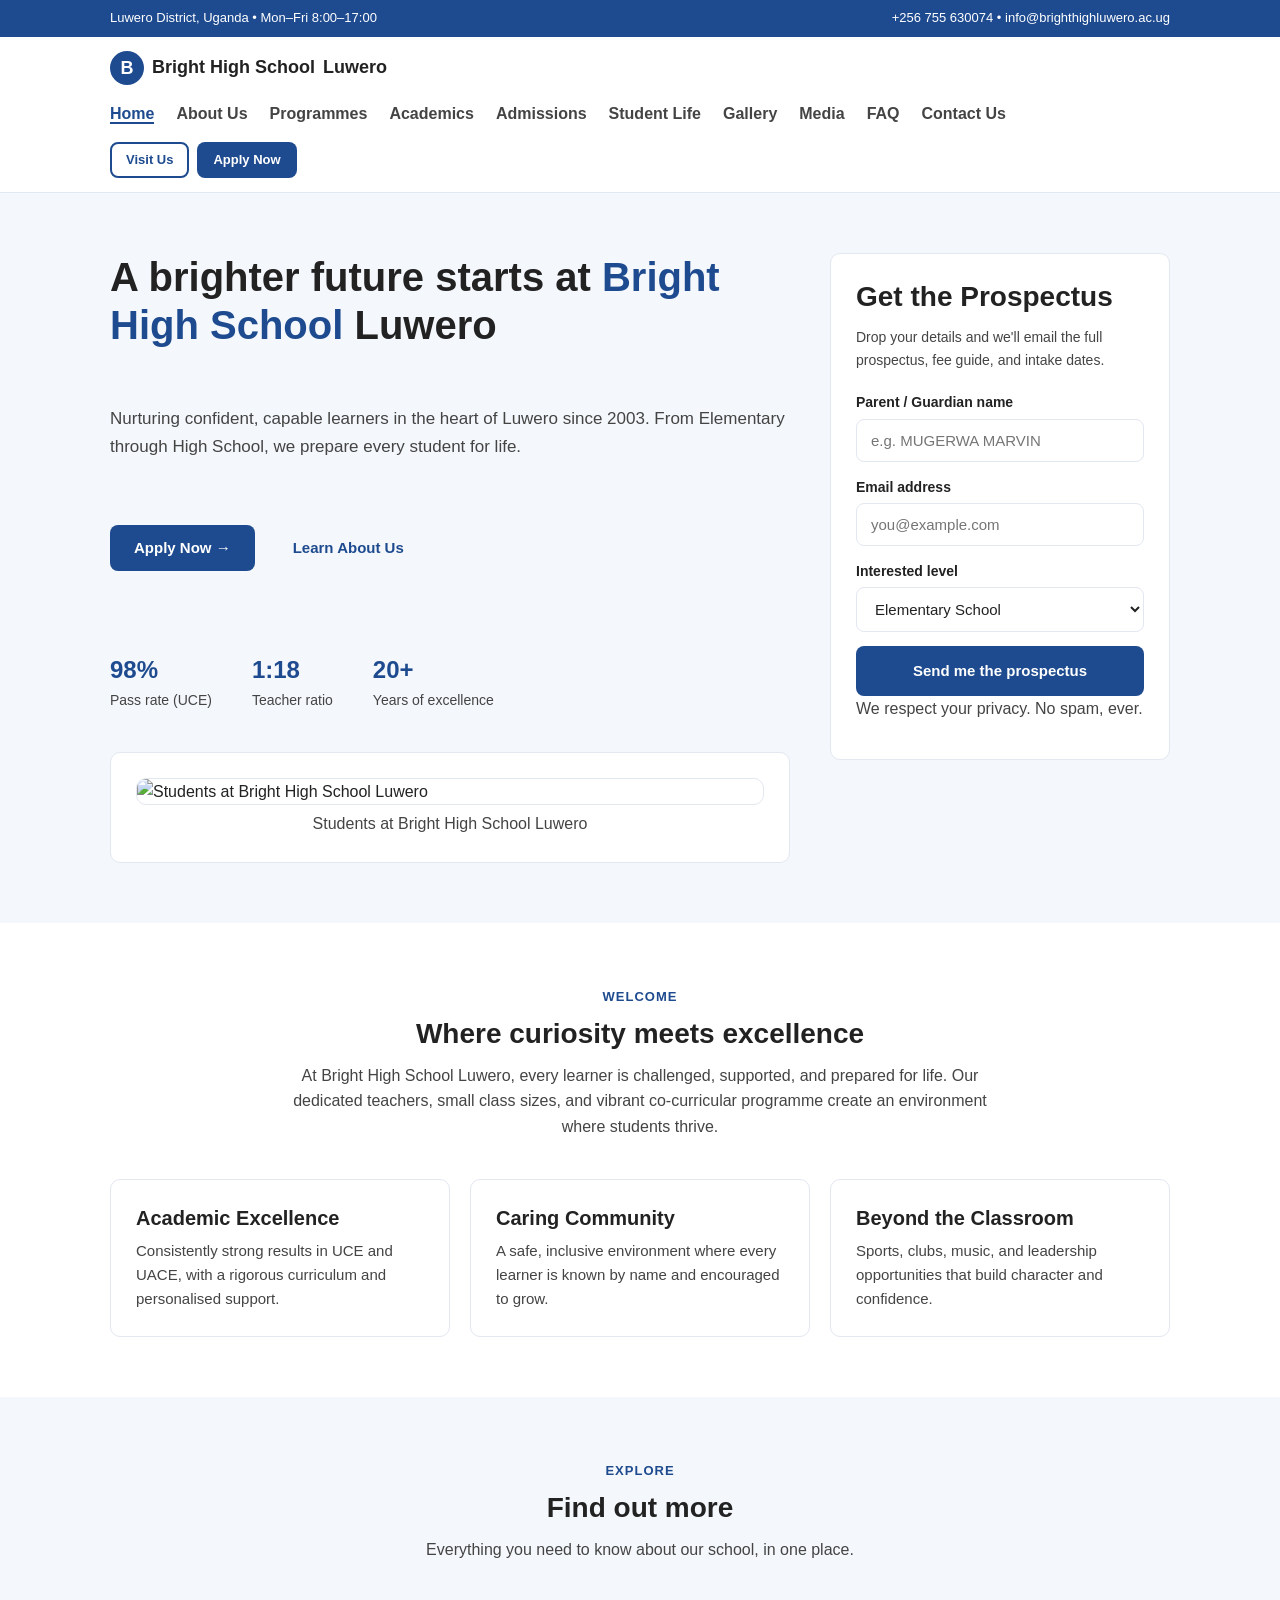
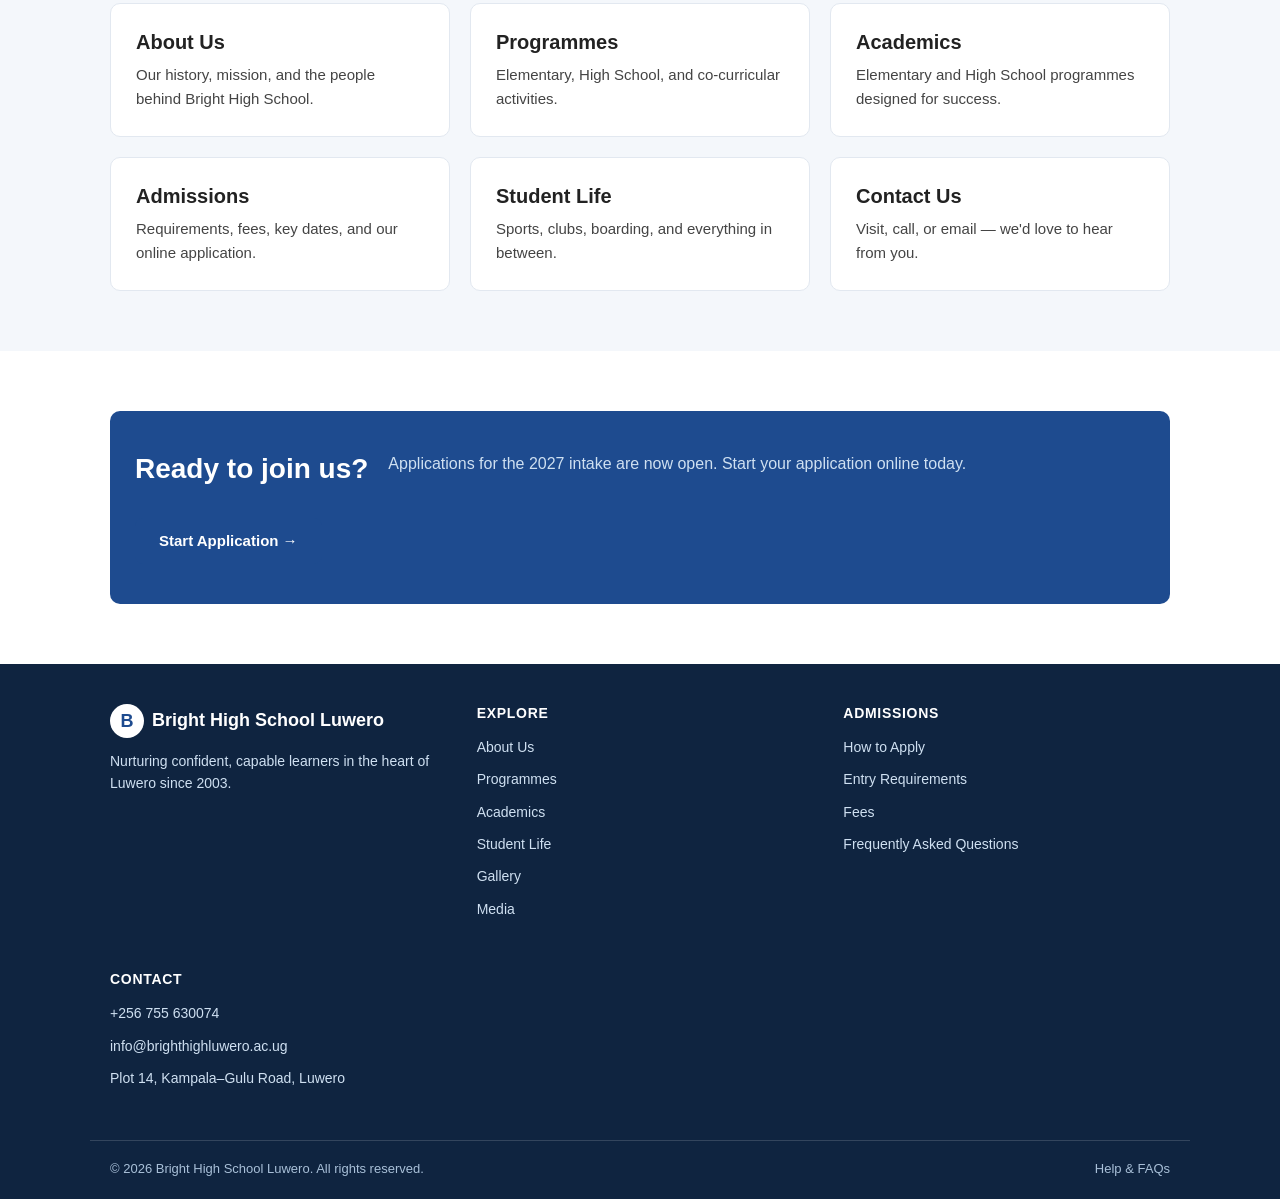
==== index.html @ 161c46fe "Add files via upload" ====
<!DOCTYPE html>
<html lang="en">
<head>
  <meta charset="UTF-8">
  <meta name="viewport" content="width=device-width, initial-scale=1.0">
  <title>Bright High School Luwero — Home</title>
  <meta name="description" content="Bright High School Luwero — nurturing confident, capable learners since 2003.">
  <link rel="stylesheet" href="css/style.css">
</head>
<body>
  <a class="skip-link" href="#main">Skip to main content</a>

  <!-- ===== TOP BAR ===== -->
  <div class="topbar">
    <div class="container">
      <span>Luwero District, Uganda • Mon–Fri 8:00–17:00</span>
      <span>
        <a href="tel:+256755630074">+256 755 630074</a> •
        <a href="mailto:info@brighthighluwero.ac.ug">info@brighthighluwero.ac.ug</a>
      </span>
    </div>
  </div>

  <!-- ===== HEADER & NAVIGATION ===== -->
  <header class="site-header">
    <div class="container nav">
      <a class="brand" href="index.html">
        <span class="brand__mark">B</span>
        Bright High School
        <span>Luwero</span>
      </a>
      <nav aria-label="Main navigation">
        <ul class="nav__links">
          <li><a href="index.html" aria-current="page">Home</a></li>
          <li><a href="about.html">About Us</a></li>
          <li><a href="services.html">Programmes</a></li>
          <li><a href="academics.html">Academics</a></li>
          <li><a href="admissions.html">Admissions</a></li>
          <li><a href="student-life.html">Student Life</a></li>
          <li><a href="gallery.html">Gallery</a></li>
          <li><a href="media.html">Media</a></li>
          <li><a href="faq.html">FAQ</a></li>
          <li><a href="contact.html">Contact Us</a></li>
        </ul>
      </nav>
      <div class="nav__cta">
        <a class="btn btn--outline btn--sm" href="contact.html">Visit Us</a>
        <a class="btn btn--primary btn--sm" href="admissions.html">Apply Now</a>
      </div>
    </div>
  </header>

  <main id="main">
    <!-- ===== HERO SECTION ===== -->
    <section class="hero">
      <div class="container">
        <h1>
          A brighter future starts at
          <span class="accent">Bright High School</span> Luwero
        </h1>
        <p class="lead">
          Nurturing confident, capable learners in the heart of Luwero since 2003.
          From Elementary through High School, we prepare every student for life.
        </p>
        <div class="hero__actions">
          <a class="btn btn--primary" href="admissions.html">Apply Now →</a>
          <a class="btn btn--ghost" href="about.html">Learn About Us</a>
        </div>
        <div class="hero__stats">
          <div><b>98%</b><span>Pass rate (UCE)</span></div>
          <div><b>1:18</b><span>Teacher ratio</span></div>
          <div><b>20+</b><span>Years of excellence</span></div>
        </div>

        <figure class="card">
          <img class="card__img" src="images/A1 (7).jpeg" alt="Students at Bright High School Luwero">
          <figcaption class="card__caption">Students at Bright High School Luwero</figcaption>
        </figure>

        <aside class="hero__card">
          <h2>Get the Prospectus</h2>
          <p class="muted">
            Drop your details and we'll email the full prospectus,
            fee guide, and intake dates.
          </p>
          <form class="mini-form" action="#" method="post">
            <div>
              <label for="name">Parent / Guardian name</label>
              <input id="name" name="name" type="text"
                     placeholder="e.g. MUGERWA MARVIN" required>
            </div>
            <div>
              <label for="email">Email address</label>
              <input id="email" name="email" type="email"
                     placeholder="you@example.com" required>
            </div>
            <div>
              <label for="level">Interested level</label>
              <select id="level" name="level">
                <option>Elementary School</option>
                <option>High School (Day)</option>
                <option>High School (Boarding)</option>
              </select>
            </div>
            <button class="btn btn--primary" type="submit">Send me the prospectus</button>
            <p class="fine">We respect your privacy. No spam, ever.</p>
          </form>
        </aside>
      </div>
    </section>

    <!-- ===== WELCOME SECTION ===== -->
    <section class="block">
      <div class="container">
        <div class="section-head">
          <span class="kicker">Welcome</span>
          <h2>Where curiosity meets excellence</h2>
          <p>
            At Bright High School Luwero, every learner is challenged, supported,
            and prepared for life. Our dedicated teachers, small class sizes,
            and vibrant co-curricular programme create an environment where
            students thrive.
          </p>
        </div>
        <div class="card-grid">
          <article class="card">
            <h3>Academic Excellence</h3>
            <p>Consistently strong results in UCE and UACE, with a rigorous curriculum and personalised support.</p>
          </article>
          <article class="card">
            <h3>Caring Community</h3>
            <p>A safe, inclusive environment where every learner is known by name and encouraged to grow.</p>
          </article>
          <article class="card">
            <h3>Beyond the Classroom</h3>
            <p>Sports, clubs, music, and leadership opportunities that build character and confidence.</p>
          </article>
        </div>
      </div>
    </section>

    <!-- ===== EXPLORE LINKS ===== -->
    <section class="block bg-soft">
      <div class="container">
        <div class="section-head">
          <span class="kicker">Explore</span>
          <h2>Find out more</h2>
          <p>Everything you need to know about our school, in one place.</p>
        </div>
        <div class="card-grid">
          <a class="card" href="about.html">
            <h3>About Us</h3>
            <p>Our history, mission, and the people behind Bright High School.</p>
          </a>
          <a class="card" href="services.html">
            <h3>Programmes</h3>
            <p>Elementary, High School, and co-curricular activities.</p>
          </a>
          <a class="card" href="academics.html">
            <h3>Academics</h3>
            <p>Elementary and High School programmes designed for success.</p>
          </a>
          <a class="card" href="admissions.html">
            <h3>Admissions</h3>
            <p>Requirements, fees, key dates, and our online application.</p>
          </a>
          <a class="card" href="student-life.html">
            <h3>Student Life</h3>
            <p>Sports, clubs, boarding, and everything in between.</p>
          </a>
          <a class="card" href="contact.html">
            <h3>Contact Us</h3>
            <p>Visit, call, or email — we'd love to hear from you.</p>
          </a>
        </div>
      </div>
    </section>

    <!-- ===== CALL TO ACTION ===== -->
    <section class="block">
      <div class="container">
        <div class="apply-wrap text-center">
          <h2>Ready to join us?</h2>
          <p>Applications for the 2027 intake are now open. Start your application online today.</p>
          <a class="btn btn--primary" href="admissions.html">Start Application →</a>
        </div>
      </div>
    </section>
  </main>

  <!-- ===== FOOTER ===== -->
  <footer class="site-footer">
    <div class="container">
      <div>
        <a class="brand" href="index.html">
          <span class="brand__mark">B</span>
          Bright High School Luwero
        </a>
        <p>Nurturing confident, capable learners in the heart of Luwero since 2003.</p>
      </div>
      <div>
        <h3>Explore</h3>
        <ul>
          <li><a href="about.html">About Us</a></li>
          <li><a href="services.html">Programmes</a></li>
          <li><a href="academics.html">Academics</a></li>
          <li><a href="student-life.html">Student Life</a></li>
          <li><a href="gallery.html">Gallery</a></li>
          <li><a href="media.html">Media</a></li>
        </ul>
      </div>
      <div>
        <h3>Admissions</h3>
        <ul>
          <li><a href="admissions.html#steps">How to Apply</a></li>
          <li><a href="admissions.html#requirements">Entry Requirements</a></li>
          <li><a href="admissions.html#fees">Fees</a></li>
          <li><a href="faq.html">Frequently Asked Questions</a></li>
        </ul>
      </div>
      <div>
        <h3>Contact</h3>
        <ul>
          <li><a href="tel:+256755630074">+256 755 630074</a></li>
          <li><a href="mailto:info@brighthighluwero.ac.ug">info@brighthighluwero.ac.ug</a></li>
          <li>Plot 14, Kampala–Gulu Road, Luwero</li>
        </ul>
      </div>
    </div>
    <div class="container foot-bottom">
      <span>© 2026 Bright High School Luwero. All rights reserved.</span>
      <span><a href="faq.html">Help &amp; FAQs</a></span>
    </div>
  </footer>
</body>
</html>
---- css/style.css ----
/* =========================================================
   Bright High School Luwero — style.css
   ========================================================= */

:root {
  --primary:       #1e4b8f;
  --primary-dark:  #143463;
  --primary-soft:  #cfe0f1;
  --ink:           #222222;
  --ink-soft:      #444444;
  --ink-muted:     #555555;
  --bg-soft:       #f4f7fb;
  --border:        #e2e8f0;
  --focus:         #111827;
  --white:         #ffffff;
  --link-visited:  #5b21b6;
  --link-active:   #7c2d12;
  --danger:        #b91c1c;
  --danger-bg:     #fef2f2;
  --success:       #15803d;

  --sp-1: 8px; --sp-2: 14px; --sp-3: 20px; --sp-4: 25px;
  --sp-5: 40px; --sp-6: 60px;
}

* { margin: 0; padding: 0; box-sizing: border-box; }
html { scroll-behavior: smooth; }
html, body { max-width: 100%; }
body {
  font-family: Arial, Helvetica, sans-serif;
  font-size: 16px;
  color: var(--ink);
  line-height: 1.6;
  background: var(--white);
  overflow-x: hidden;
}
img, video, iframe, svg { max-width: 100%; height: auto; display: block; }
img { overflow-wrap: anywhere; }
p, li, td, th, h1, h2, h3, h4 { overflow-wrap: break-word; }
ul { list-style: none; }

h1 { font-size: 40px; margin-bottom: 16px; line-height: 1.2; }
h2 { font-size: 28px; margin-bottom: 12px; line-height: 1.25; }
h3 { font-size: 20px; margin-bottom:  8px; line-height: 1.3; }
h4 { font-size: 16px; margin-bottom:  8px; line-height: 1.4; }
p  { color: var(--ink-soft); margin-bottom: 12px; }

a { color: inherit; text-decoration: none; }
main a:link:not(.btn):not(.card)    { color: var(--primary); text-decoration: underline; text-underline-offset: 2px; }
main a:visited:not(.btn):not(.card) { color: var(--link-visited); text-decoration: underline; text-underline-offset: 2px; }
main a:hover:not(.btn):not(.card)   { color: var(--primary-dark); }
main a:active:not(.btn):not(.card)  { color: var(--link-active); }
main a[href^="http"]:not([href*="brighthighluwero.ac.ug"])::after {
  content: " \2197"; font-size: 0.85em; margin-left: 2px; color: var(--ink-muted);
}
main a.btn, main a.btn:link, main a.btn:visited,
main a.btn:hover, main a.btn:active,
main a.card, main a.card:link, main a.card:visited,
main a.card:hover, main a.card:active { text-decoration: none; }

a:focus-visible, button:focus-visible,
input:focus-visible, select:focus-visible, textarea:focus-visible,
summary:focus-visible, .btn:focus-visible, .card:focus-visible {
  outline: 3px solid var(--focus);
  outline-offset: 3px;
  border-radius: 4px;
}

.skip-link {
  position: absolute; left: 1rem; top: -100px;
  background: var(--white); color: var(--ink);
  padding: 12px 16px; border: 2px solid var(--ink);
  border-radius: 6px; font-weight: bold; z-index: 1000;
  transition: top 0.2s ease-in-out;
}
.skip-link:focus { top: 1rem; }

a, .btn, .card, .nav__links a,
.site-footer ul a, input, select, textarea, .skip-link {
  transition:
    background-color 0.2s ease,
    color 0.2s ease,
    border-color 0.2s ease,
    box-shadow 0.2s ease,
    transform 0.2s ease;
}

.card:hover { transform: translateY(-2px); box-shadow: 0 6px 16px rgba(15, 36, 64, 0.08); }

@keyframes fadeInUp {
  from { opacity: 0; transform: translateY(14px); }
  to   { opacity: 1; transform: translateY(0);    }
}
.hero h1              { animation: fadeInUp 0.55s ease-out both; }
.hero .lead           { animation: fadeInUp 0.55s ease-out 0.08s both; }
.hero__actions        { animation: fadeInUp 0.55s ease-out 0.16s both; }
.hero__stats          { animation: fadeInUp 0.55s ease-out 0.24s both; }

@media (prefers-reduced-motion: reduce) {
  *, *::before, *::after {
    animation-duration: 0.001ms !important;
    animation-iteration-count: 1 !important;
    transition-duration: 0.001ms !important;
    scroll-behavior: auto !important;
  }
  .card:hover { transform: none; box-shadow: none; }
}

.container { max-width: 1100px; margin: 0 auto; padding: 0 var(--sp-3); width: 100%; }
.container--wide { max-width: 1200px; margin: 0 auto; padding: 0 var(--sp-3); }
.text-center { text-align: center; }

.quicknav { background: var(--bg-soft); padding: var(--sp-2) 0; border-bottom: 1px solid var(--border); }
.quicknav .container { display: flex; justify-content: space-between; flex-wrap: wrap; gap: var(--sp-1); font-weight: bold; }
.quicknav a:hover, .quicknav a:focus-visible { text-decoration: underline; }

.card { display: block; background: var(--white); border: 1px solid var(--border); border-radius: 10px; padding: var(--sp-4); color: inherit; min-width: 0; }
.card:hover { border-color: var(--primary); }
.card p { font-size: 15px; margin-bottom: 0; }
.card__img { display: block; width: 100%; height: auto; border-radius: 10px; background: var(--white); border: 1px solid var(--border); }
.card__caption { font-size: 1rem; color: var(--ink-soft); margin-top: 6px; text-align: center; }

.block .container > div, .card-grid { display: flex; flex-wrap: wrap; gap: var(--sp-3); }
.block .container > div > .card, .card-grid > .card { flex: 1 1 calc(33.33% - 14px); min-width: 240px; }
.block .container > div.section-head, .section-head { display: block; flex: none; text-align: center; max-width: 700px; margin: 0 auto var(--sp-5); }

.gallery-grid { display: grid; grid-template-columns: repeat(auto-fill, minmax(240px, 1fr)); gap: var(--sp-3); }
.gallery-grid > .card { flex: none; width: auto; }
.gallery-grid .card__img { aspect-ratio: 4 / 3; object-fit: cover; }

.topbar { background: var(--primary); color: var(--white); font-size: 13px; padding: var(--sp-1) 0; }
.topbar .container { display: flex; justify-content: space-between; flex-wrap: wrap; gap: var(--sp-1); }
.topbar a { color: var(--white); }
.topbar a:hover, .topbar a:focus-visible { text-decoration: underline; }

.site-header { background: var(--white); border-bottom: 1px solid var(--border); padding: var(--sp-2) 0; }
.nav { display: flex; align-items: center; justify-content: space-between; flex-wrap: wrap; gap: 16px; }
.brand { display: flex; align-items: center; gap: var(--sp-1); font-size: 18px; font-weight: bold; color: var(--ink); }
.brand__mark { display: inline-block; width: 34px; height: 34px; line-height: 34px; text-align: center; border-radius: 50%; background: var(--primary); color: var(--white); }
.nav__links { display: flex; flex-wrap: wrap; gap: 22px; }
.nav__links a { color: var(--ink-soft); font-weight: bold; }
.nav__links a:hover, .nav__links a:focus-visible { color: var(--primary); }
.nav__links a[aria-current="page"] { color: var(--primary); border-bottom: 2px solid var(--primary); }
.nav__cta { display: flex; gap: var(--sp-1); }

.btn { display: inline-block; padding: 12px 22px; border-radius: 8px; font-weight: bold; font-size: 15px; border: 2px solid transparent; line-height: 1.2; min-height: 44px; }
.btn--primary { background: var(--primary); color: var(--white); }
.btn--primary:hover { background: var(--primary-dark); }
.btn--outline { color: var(--primary); border-color: var(--primary); background: var(--white); }
.btn--outline:hover { background: var(--primary); color: var(--white); }
.btn--ghost { color: var(--primary); background: transparent; }
.btn--ghost:hover { background: var(--bg-soft); }
.btn--sm { padding: 8px 14px; font-size: 13px; min-height: 36px; }

.hero { background: var(--bg-soft); padding: var(--sp-6) 0; }
.hero .container { display: grid; grid-template-columns: 2fr 1fr; gap: var(--sp-5); align-items: start; }
.hero .container > * { min-width: 0; }
.hero .container > h1, .hero .container > .lead, .hero .container > .hero__actions, .hero .container > .hero__stats, .hero .container > figure { grid-column: 1 / 2; }
.hero .container > .hero__card { grid-column: 2 / 3; grid-row: 1 / span 5; }
.hero .accent { color: var(--primary); }
.hero .lead { font-size: 17px; margin-bottom: var(--sp-4); }
.hero__actions { display: flex; gap: var(--sp-2); flex-wrap: wrap; margin-bottom: var(--sp-5); }
.hero__stats { display: flex; gap: var(--sp-5); flex-wrap: wrap; }
.hero__stats > div { display: flex; flex-direction: column; }
.hero__stats b { font-size: 24px; color: var(--primary); }
.hero__stats span { font-size: 14px; color: var(--ink-soft); }
.hero__card { background: var(--white); border: 1px solid var(--border); border-radius: 10px; padding: var(--sp-4); }
.hero__card .muted { color: var(--ink-soft); font-size: 14px; margin-bottom: var(--sp-3); }

.mini-form div { margin-bottom: var(--sp-2); }
.mini-form label { display: block; font-size: 14px; font-weight: bold; margin-bottom: 5px; color: var(--ink); }
.mini-form input, .mini-form select, .mini-form textarea { display: block; width: 100%; padding: 12px 14px; border-radius: 8px; border: 1px solid var(--border); font-size: 15px; font-family: inherit; color: var(--ink); background: var(--white); }
.mini-form input:hover, .mini-form select:hover, .mini-form textarea:hover { border-color: var(--primary); }
.mini-form input:focus, .mini-form select:focus, .mini-form textarea:focus { outline: none; border-color: var(--primary); box-shadow: 0 0 0 2px rgba(30, 75, 143, 0.2); }
.mini-form textarea { min-height: 100px; resize: vertical; }
.mini-form button { width: 100%; padding: 14px 0; border-radius: 8px; font-weight: bold; font-size: 15px; }
.mini-form fieldset { border: 1px solid var(--border); border-radius: 8px; padding: 16px 18px 8px; margin-bottom: 16px; min-width: 0; }
.mini-form legend { font-weight: bold; color: var(--primary); padding: 0 6px; }

.mini-form input:user-invalid, .mini-form select:user-invalid, .mini-form textarea:user-invalid { border-color: var(--danger); background: var(--danger-bg); }
.mini-form input:required:valid:not(:placeholder-shown), .mini-form select:required:valid, .mini-form textarea:required:valid { border-color: var(--success); }

.radio-group { border: none; padding: 0; margin: 0 0 14px 0; }
.radio-group legend { font-size: 14px; font-weight: bold; color: var(--ink); padding: 0; margin-bottom: 8px; }
.radio-group__options { display: flex; flex-wrap: wrap; gap: 16px; }
.radio-group__options label { display: inline-flex; align-items: center; gap: 6px; font-size: 14px; font-weight: normal; margin-bottom: 0; cursor: pointer; }
.radio-group input[type="radio"] { width: auto; margin: 0; accent-color: var(--primary); }

.card iframe { width: 100%; height: 300px; border: 1px solid var(--border); border-radius: 10px; display: block; }
video { border-radius: 10px; }

.contact-info { font-size: 16px; color: var(--ink-soft); margin-top: var(--sp-3); }
.contact-info a { color: var(--primary); font-weight: bold; }
.contact-info a:hover, .contact-info a:focus-visible { text-decoration: underline; }

.req-list { list-style: disc inside; padding-left: 0; }
.req-list li { margin-bottom: 6px; color: var(--ink-soft); font-size: 15px; }

.block { padding: var(--sp-6) 0; }
.bg-soft { background: var(--bg-soft); }
.kicker { display: inline-block; font-size: 13px; font-weight: bold; letter-spacing: 1px; text-transform: uppercase; color: var(--primary); margin-bottom: var(--sp-1); }
.page-banner { background: var(--primary); color: var(--white); padding: var(--sp-6) 0; text-align: center; }
.page-banner h1 { color: var(--white); margin-bottom: 12px; }
.page-banner p { color: var(--primary-soft); font-size: 16px; }
.page-banner a { color: var(--white); text-decoration: underline; }

.cta-band { background: var(--bg-soft); padding: var(--sp-5) 0; text-align: center; border-top: 1px solid var(--border); border-bottom: 1px solid var(--border); }
.cta-band h2 { color: var(--primary); }
.cta-band p { color: var(--ink-soft); margin-bottom: var(--sp-3); }
.cta-band .btn { margin: 4px; }

.apply-wrap { background: var(--primary); color: var(--white); border-radius: 10px; padding: var(--sp-5) var(--sp-4); text-align: center; }
.apply-wrap h2 { color: var(--white); }
.apply-wrap p { color: var(--primary-soft); margin-bottom: var(--sp-3); }

.staff-table { width: 100%; border-collapse: collapse; border-spacing: 0; margin: var(--sp-3) 0; font-size: 14px; }
.staff-table caption { caption-side: top; text-align: left; font-size: 18px; font-weight: bold; color: var(--primary); padding: 10px 12px 12px; }
.staff-table thead th { background: var(--primary); color: var(--white); text-align: left; font-weight: bold; padding: 12px var(--sp-2); font-size: 14px; text-transform: uppercase; letter-spacing: 0.03em; border-bottom: 2px solid var(--primary-dark); }
.staff-table tbody td, .staff-table tbody th { padding: 12px var(--sp-2); border-bottom: 1px solid var(--border); color: var(--ink-soft); font-size: 14px; vertical-align: top; }
.staff-table td[rowspan], .staff-table td[colspan], .staff-table th[rowspan], .staff-table th[colspan] { vertical-align: middle; }
.staff-table tbody tr:nth-child(even) { background: var(--bg-soft); }
.staff-table tbody tr:hover { background: #e8eef7; }
.staff-table tfoot th, .staff-table tfoot td { padding: 12px var(--sp-2); background: var(--bg-soft); font-weight: bold; color: var(--primary); font-size: 14px; border-top: 2px solid var(--primary); border-bottom: 2px solid var(--primary); }
.table-wrap, .staff-directory, .fee-table-wrap { overflow-x: auto; -webkit-overflow-scrolling: touch; max-width: 100%; }

.site-footer { background: #0f2440; color: var(--primary-soft); padding: var(--sp-5) 0 var(--sp-3); font-size: 14px; line-height: 1.6; }
.site-footer .container:first-child { display: flex; flex-wrap: wrap; gap: var(--sp-5); }
.site-footer .container:first-child > div { flex: 1 1 calc(25% - 24px); min-width: 180px; }
.site-footer .brand { display: inline-flex; align-items: center; gap: var(--sp-1); color: var(--white); font-size: 18px; font-weight: bold; margin-bottom: 12px; }
.site-footer .brand span { display: inline-block; width: 34px; height: 34px; line-height: 34px; text-align: center; border-radius: 50%; background: var(--white); color: var(--primary); font-weight: bold; }
.site-footer p { color: var(--primary-soft); font-size: 14px; margin: 0; }
.site-footer h3, .site-footer h4 { color: var(--white); font-size: 14px; font-weight: bold; text-transform: uppercase; letter-spacing: 0.05em; margin: 0 0 var(--sp-2); }
.site-footer ul { padding: 0; margin: 0; }
.site-footer ul li { margin-bottom: 10px; font-size: 14px; }
.site-footer ul a { color: var(--primary-soft); }
.site-footer ul a:hover, .site-footer ul a:focus-visible { color: var(--white); text-decoration: underline; }
.foot-bottom { display: flex; justify-content: space-between; flex-wrap: wrap; gap: var(--sp-1); margin-top: var(--sp-5); padding-top: 18px; border-top: 1px solid rgba(255, 255, 255, 0.15); font-size: 13px; color: #a9c0d8; }
.foot-bottom a { color: #a9c0d8; }
.foot-bottom a:hover, .foot-bottom a:focus-visible { color: var(--white); text-decoration: underline; }

@media (max-width: 900px) {
  h1 { font-size: 32px; }
  h2 { font-size: 24px; }
  .hero .container { grid-template-columns: 1fr; }
  .hero .container > .hero__card { grid-column: 1 / -1; grid-row: auto; }
  .block .container > div > .card, .card-grid > .card { flex: 1 1 calc(50% - 10px); }
  .nav__links { justify-content: flex-start; }
}

@media (max-width: 600px) {
  h1 { font-size: 26px; }
  h2 { font-size: 22px; }
  h3 { font-size: 18px; }
  .block { padding: var(--sp-5) 0; }
  .page-banner { padding: var(--sp-5) 0; }
  .block .container > div > .card, .card-grid > .card { flex: 1 1 100%; }
  .nav__links { gap: var(--sp-2); }
  .hero__actions .btn, .cta-band .btn { width: 100%; }
  .radio-group__options { gap: 10px; flex-direction: column; }
}

@media (max-width: 360px) {
  .container { padding: 0 14px; }
  .nav__links { gap: 10px; }
  .staff-table { font-size: 13px; }
  .staff-table thead th, .staff-table tbody td, .staff-table tbody th { padding: 8px; }
}
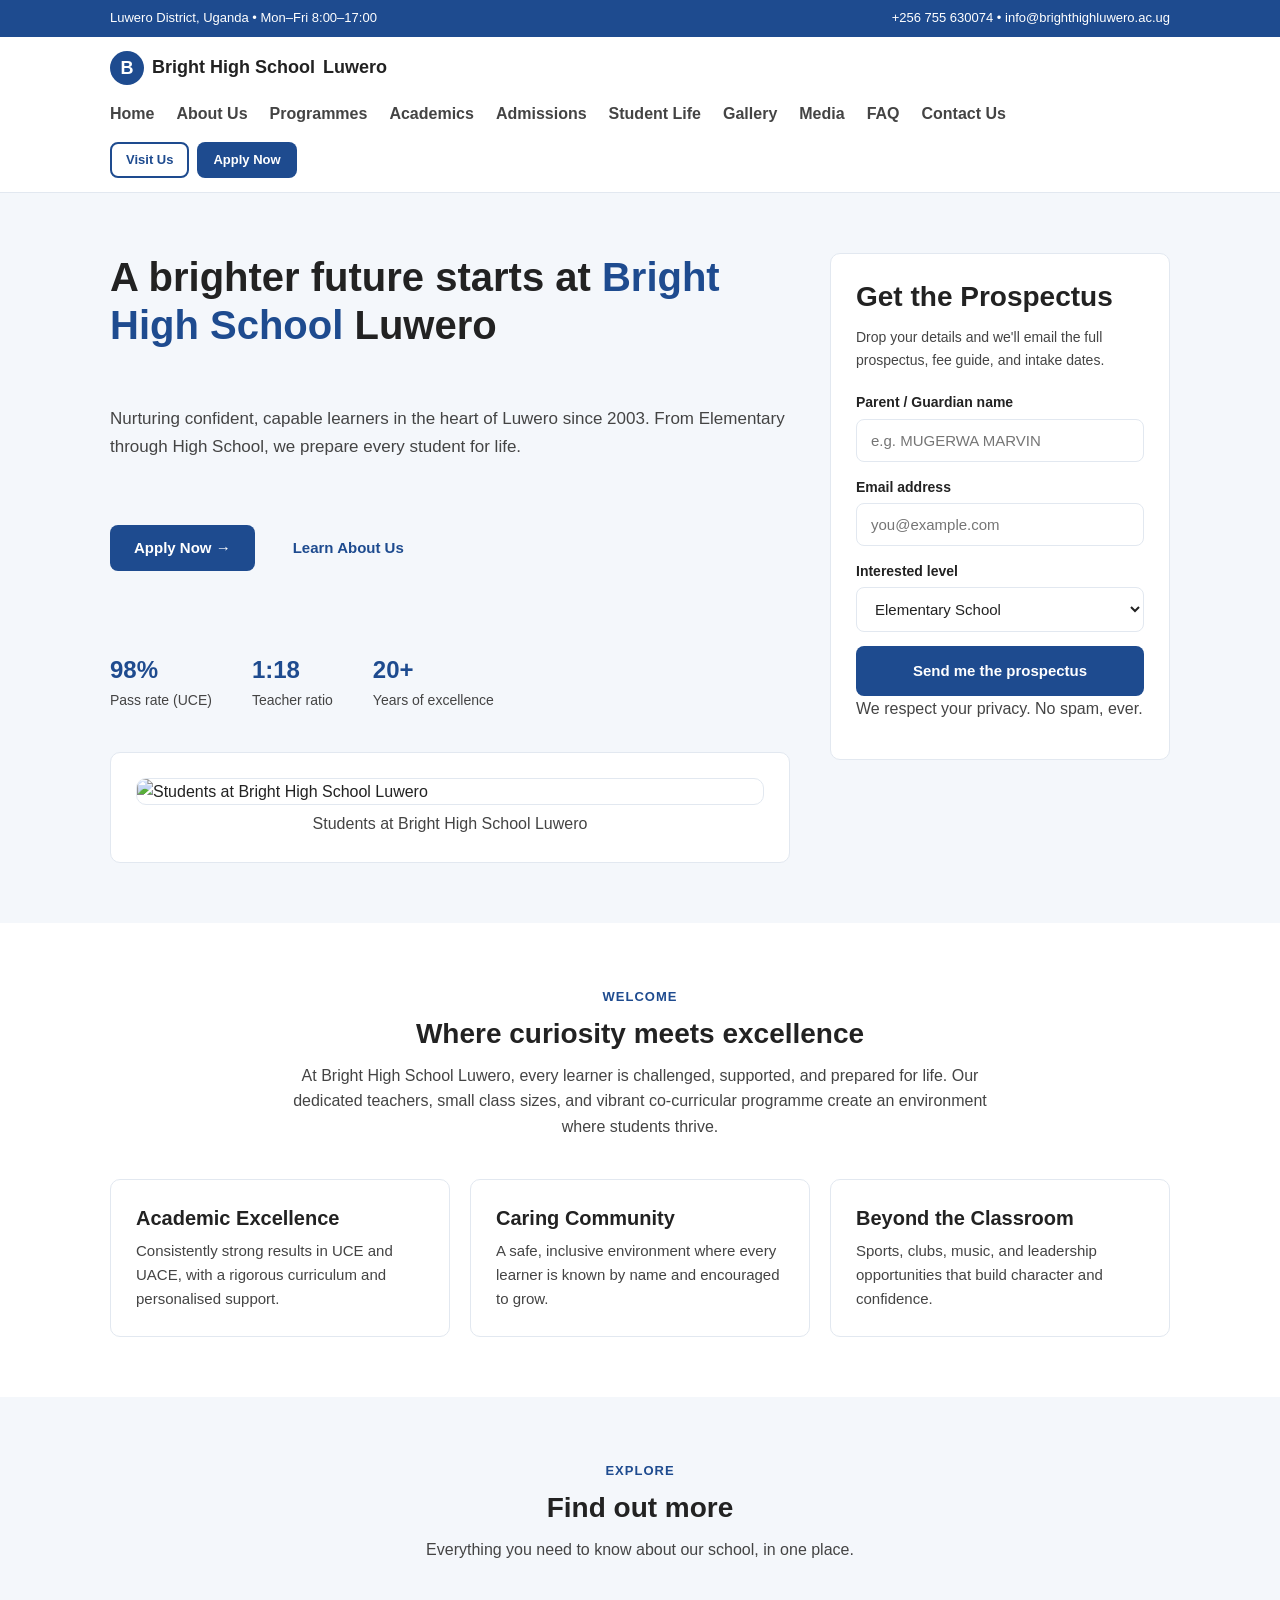
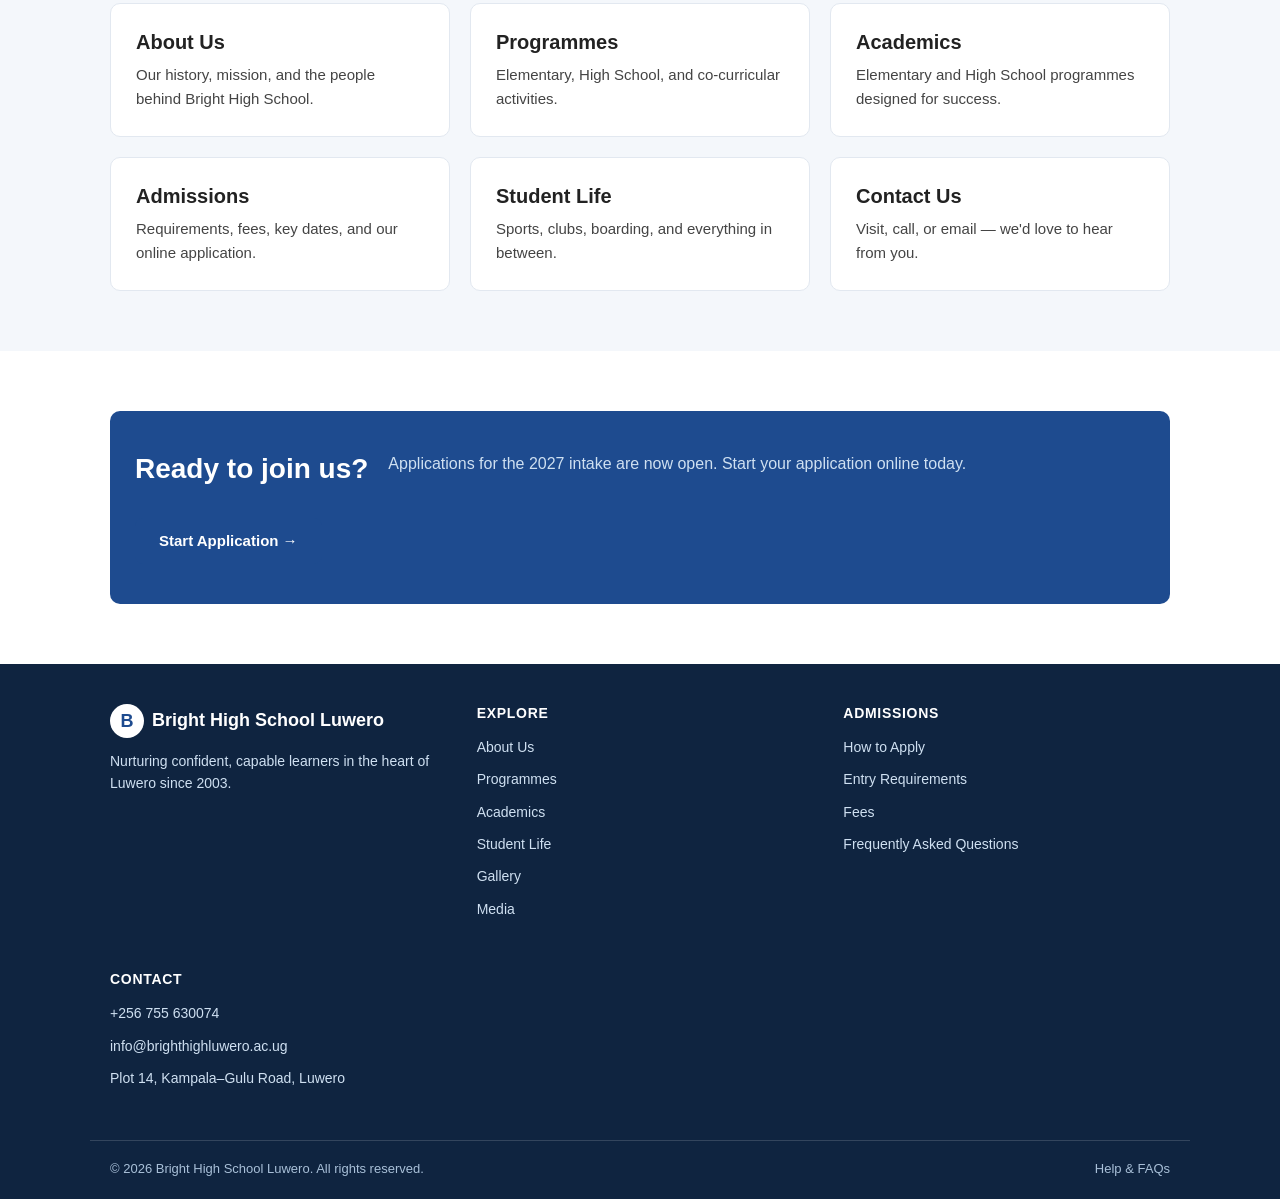
==== commit c4d90e0b: "Fix HTML formatting and restore content" ====
--- a/index.html
+++ b/index.html
@@ -10,7 +10,6 @@
 <body>
   <a class="skip-link" href="#main">Skip to main content</a>
 
-  <!-- ===== TOP BAR ===== -->
   <div class="topbar">
     <div class="container">
       <span>Luwero District, Uganda • Mon–Fri 8:00–17:00</span>
@@ -20,8 +19,7 @@
       </span>
     </div>
   </div>
-
-  <!-- ===== HEADER & NAVIGATION ===== -->
+  
   <header class="site-header">
     <div class="container nav">
       <a class="brand" href="index.html">
@@ -31,7 +29,7 @@
       </a>
       <nav aria-label="Main navigation">
         <ul class="nav__links">
-          <li><a href="index.html" aria-current="page">Home</a></li>
+          <li><a href="index.html">Home</a></li>
           <li><a href="about.html">About Us</a></li>
           <li><a href="services.html">Programmes</a></li>
           <li><a href="academics.html">Academics</a></li>
@@ -51,7 +49,7 @@
   </header>
 
   <main id="main">
-    <!-- ===== HERO SECTION ===== -->
+
     <section class="hero">
       <div class="container">
         <h1>
@@ -73,7 +71,7 @@
         </div>
 
         <figure class="card">
-          <img class="card__img" src="images/A1 (7).jpeg" alt="Students at Bright High School Luwero">
+          <img class="card__img" src="images/A1 - 7.jpeg" alt="Students at Bright High School Luwero">
           <figcaption class="card__caption">Students at Bright High School Luwero</figcaption>
         </figure>
 
@@ -109,7 +107,6 @@
       </div>
     </section>
 
-    <!-- ===== WELCOME SECTION ===== -->
     <section class="block">
       <div class="container">
         <div class="section-head">
@@ -139,7 +136,6 @@
       </div>
     </section>
 
-    <!-- ===== EXPLORE LINKS ===== -->
     <section class="block bg-soft">
       <div class="container">
         <div class="section-head">
@@ -176,7 +172,6 @@
       </div>
     </section>
 
-    <!-- ===== CALL TO ACTION ===== -->
     <section class="block">
       <div class="container">
         <div class="apply-wrap text-center">
@@ -188,7 +183,6 @@
     </section>
   </main>
 
-  <!-- ===== FOOTER ===== -->
   <footer class="site-footer">
     <div class="container">
       <div>
@@ -233,4 +227,4 @@
     </div>
   </footer>
 </body>
-</html>+</html>
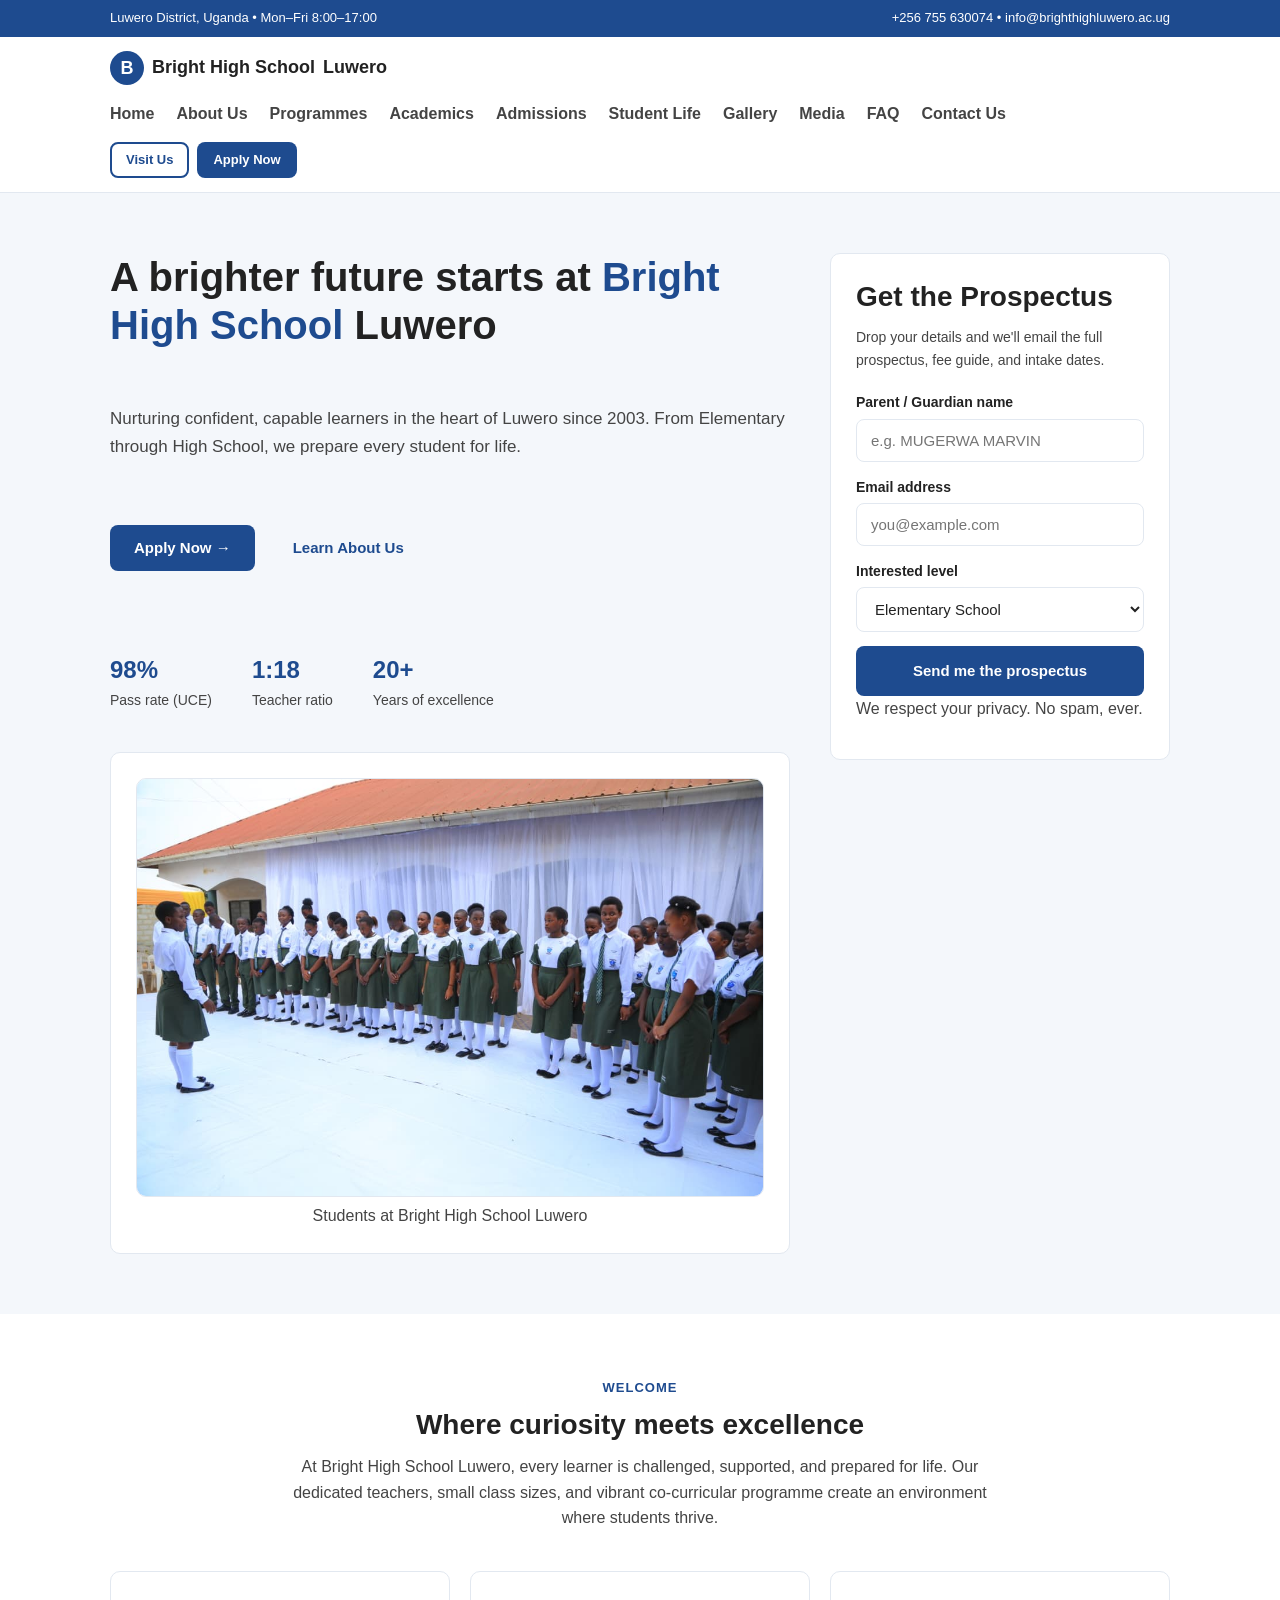
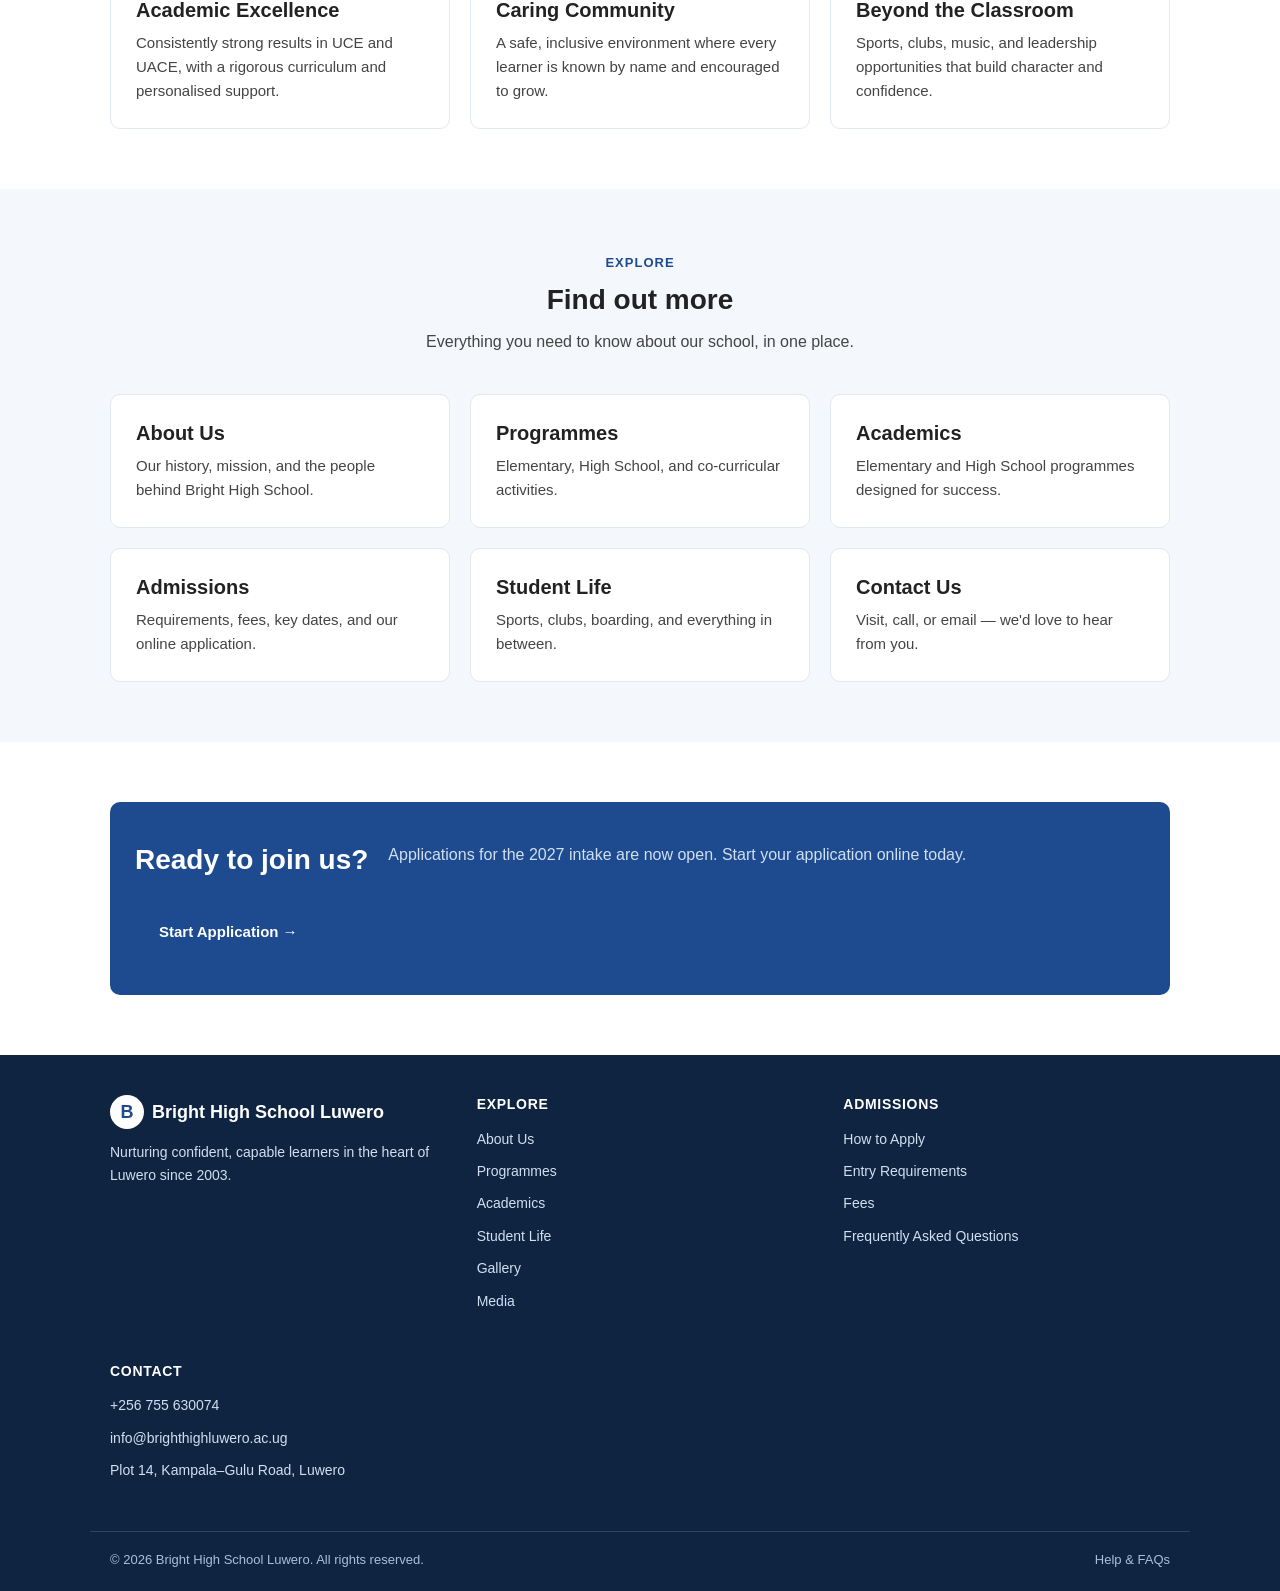
==== commit 5fd03e1e: "Fix HTML formatting issues in index.html" ====
--- a/index.html
+++ b/index.html
@@ -71,7 +71,7 @@
         </div>
 
         <figure class="card">
-          <img class="card__img" src="images/A1 - 7.jpeg" alt="Students at Bright High School Luwero">
+          <img class="card__img" src="images/A1 -7.jpeg" alt="Students at Bright High School Luwero">
           <figcaption class="card__caption">Students at Bright High School Luwero</figcaption>
         </figure>
 
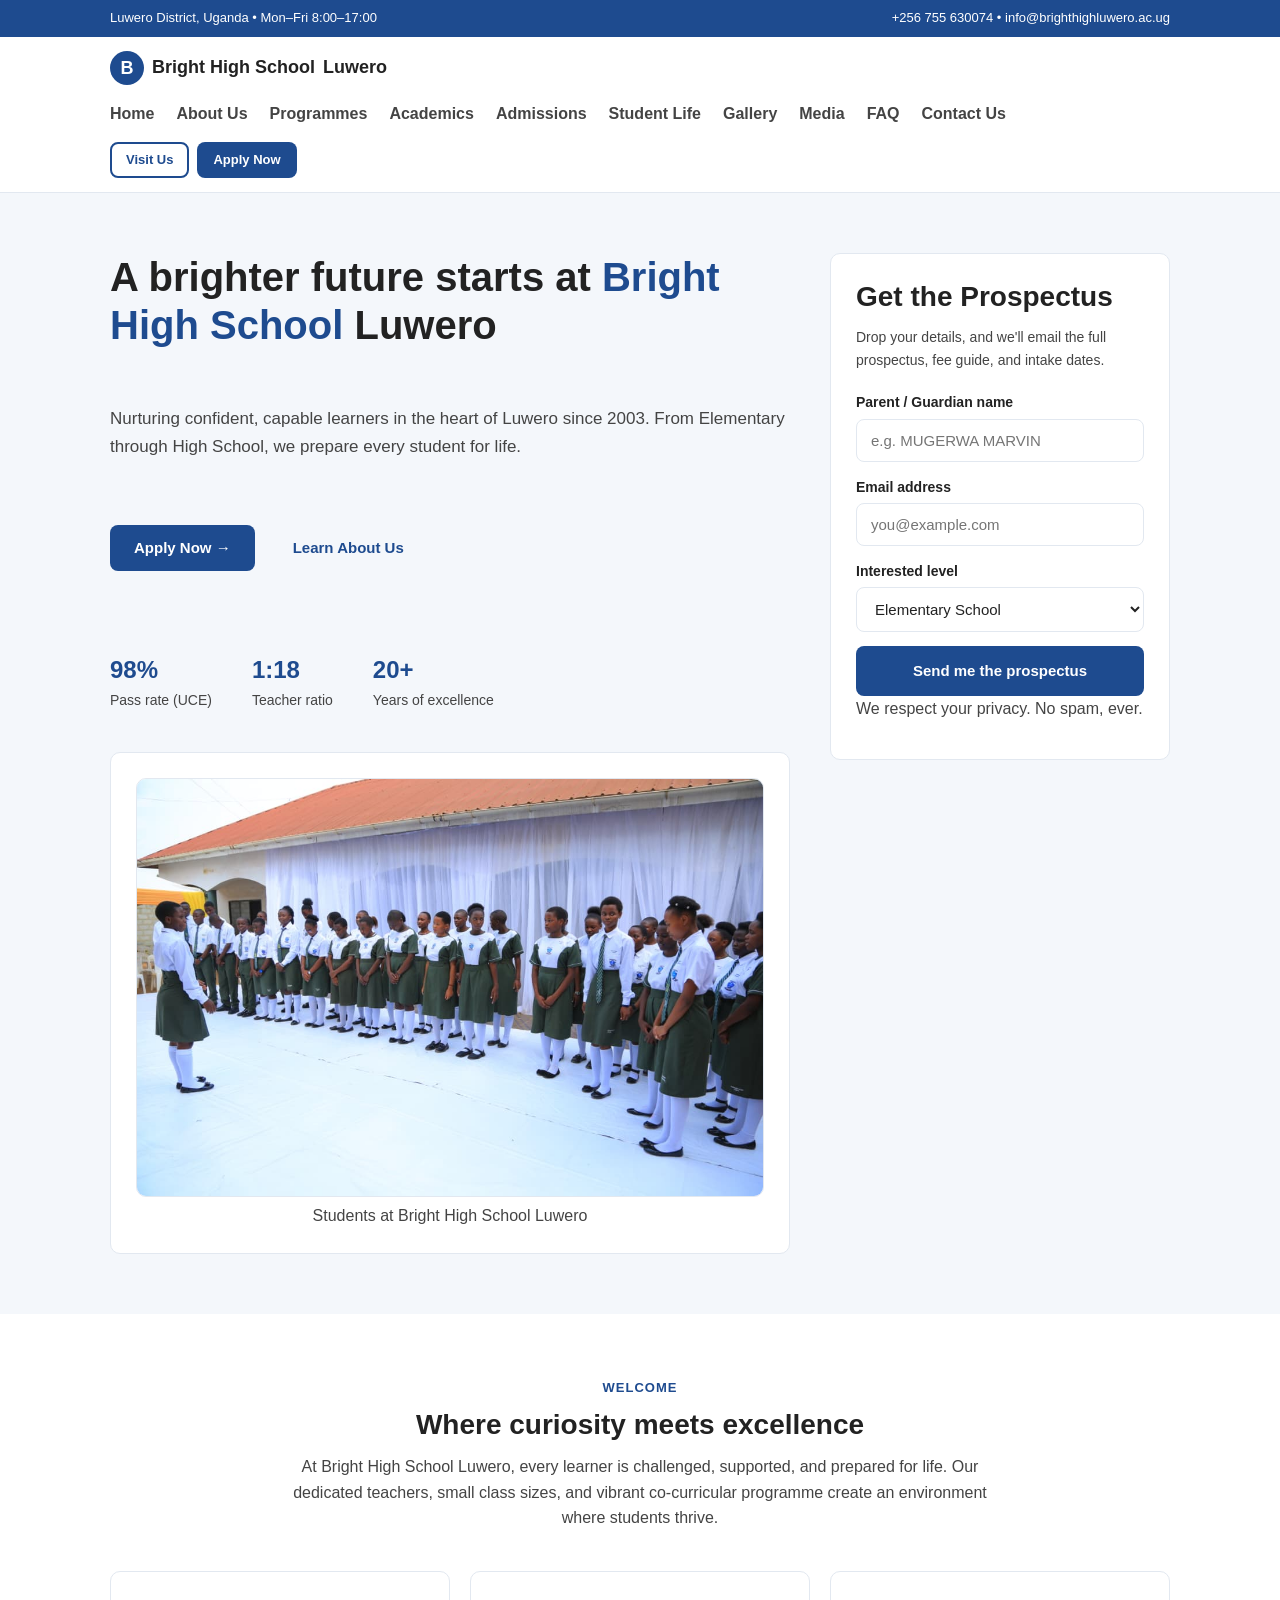
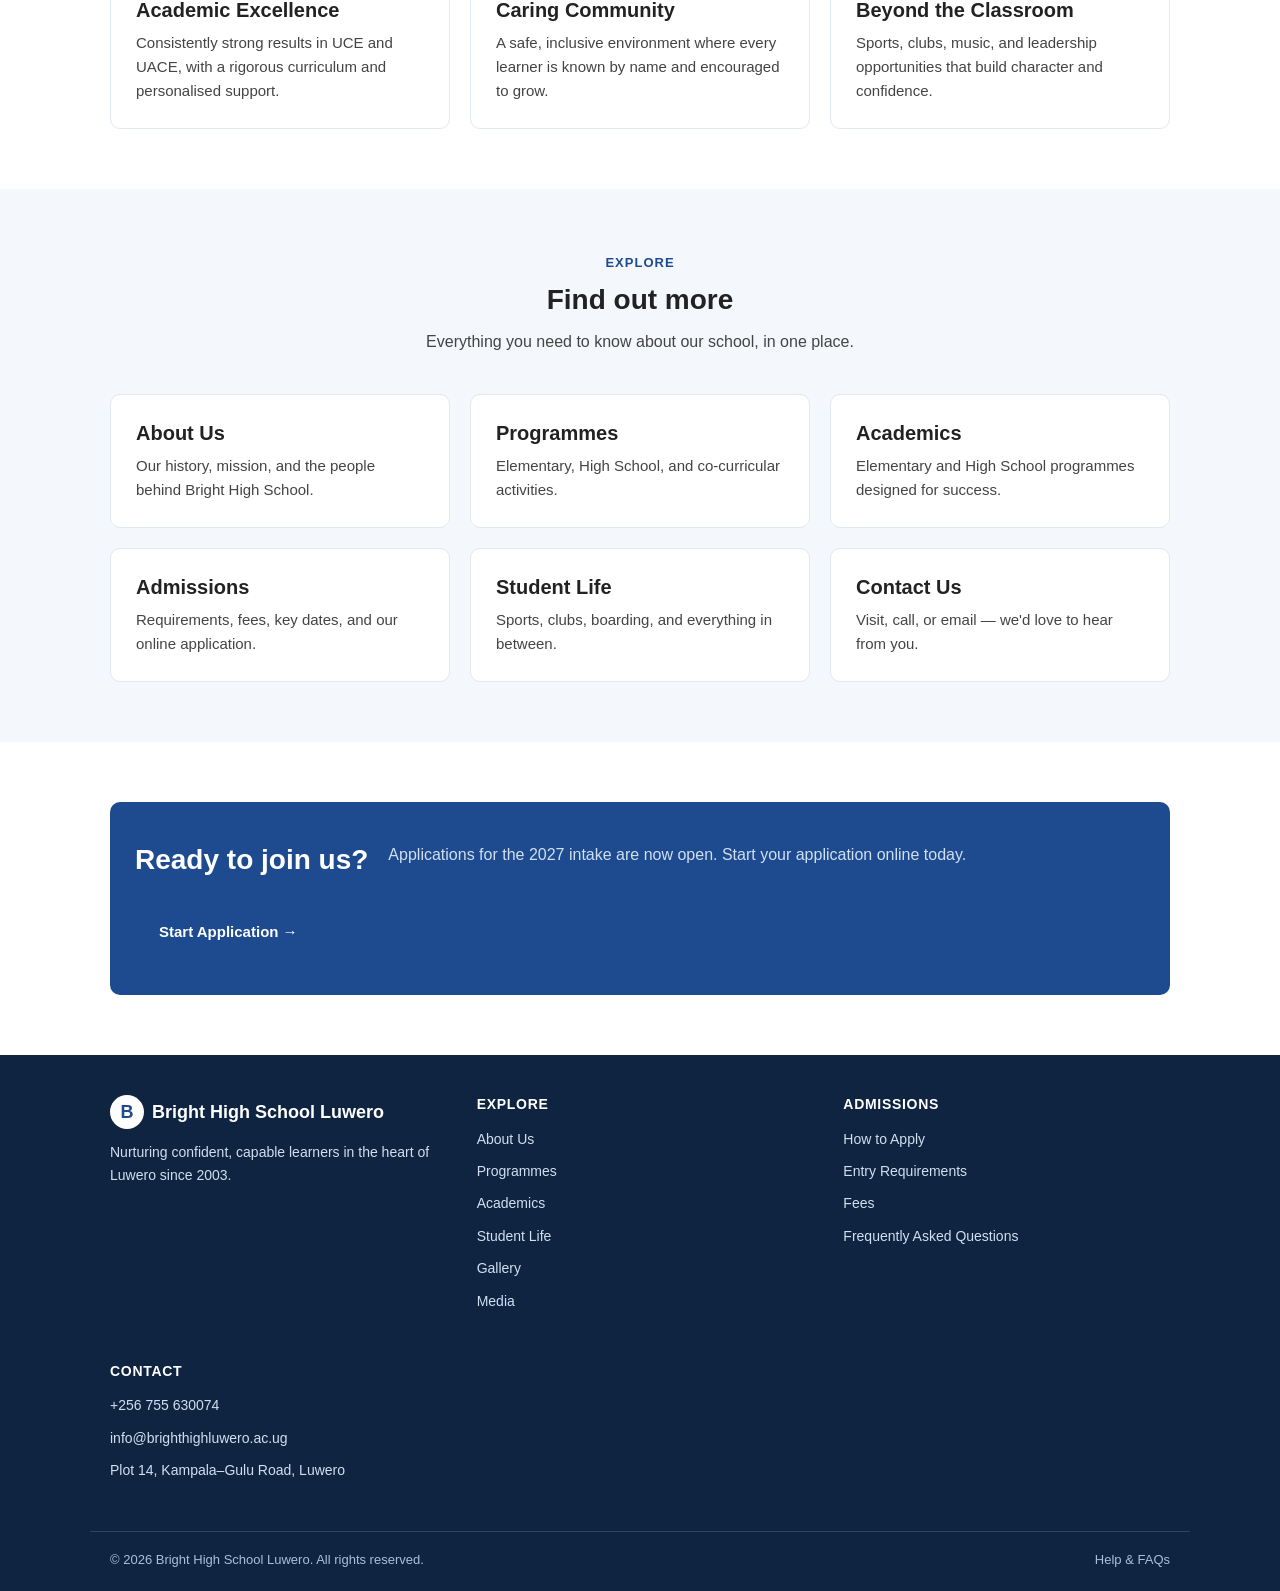
==== commit 308eb7d5: "Fix HTML formatting issues in index.html" ====
--- a/index.html
+++ b/index.html
@@ -8,7 +8,6 @@
   <link rel="stylesheet" href="css/style.css">
 </head>
 <body>
-  <a class="skip-link" href="#main">Skip to main content</a>
 
   <div class="topbar">
     <div class="container">
@@ -78,7 +77,7 @@
         <aside class="hero__card">
           <h2>Get the Prospectus</h2>
           <p class="muted">
-            Drop your details and we'll email the full prospectus,
+            Drop your details, and we'll email the full prospectus,
             fee guide, and intake dates.
           </p>
           <form class="mini-form" action="#" method="post">
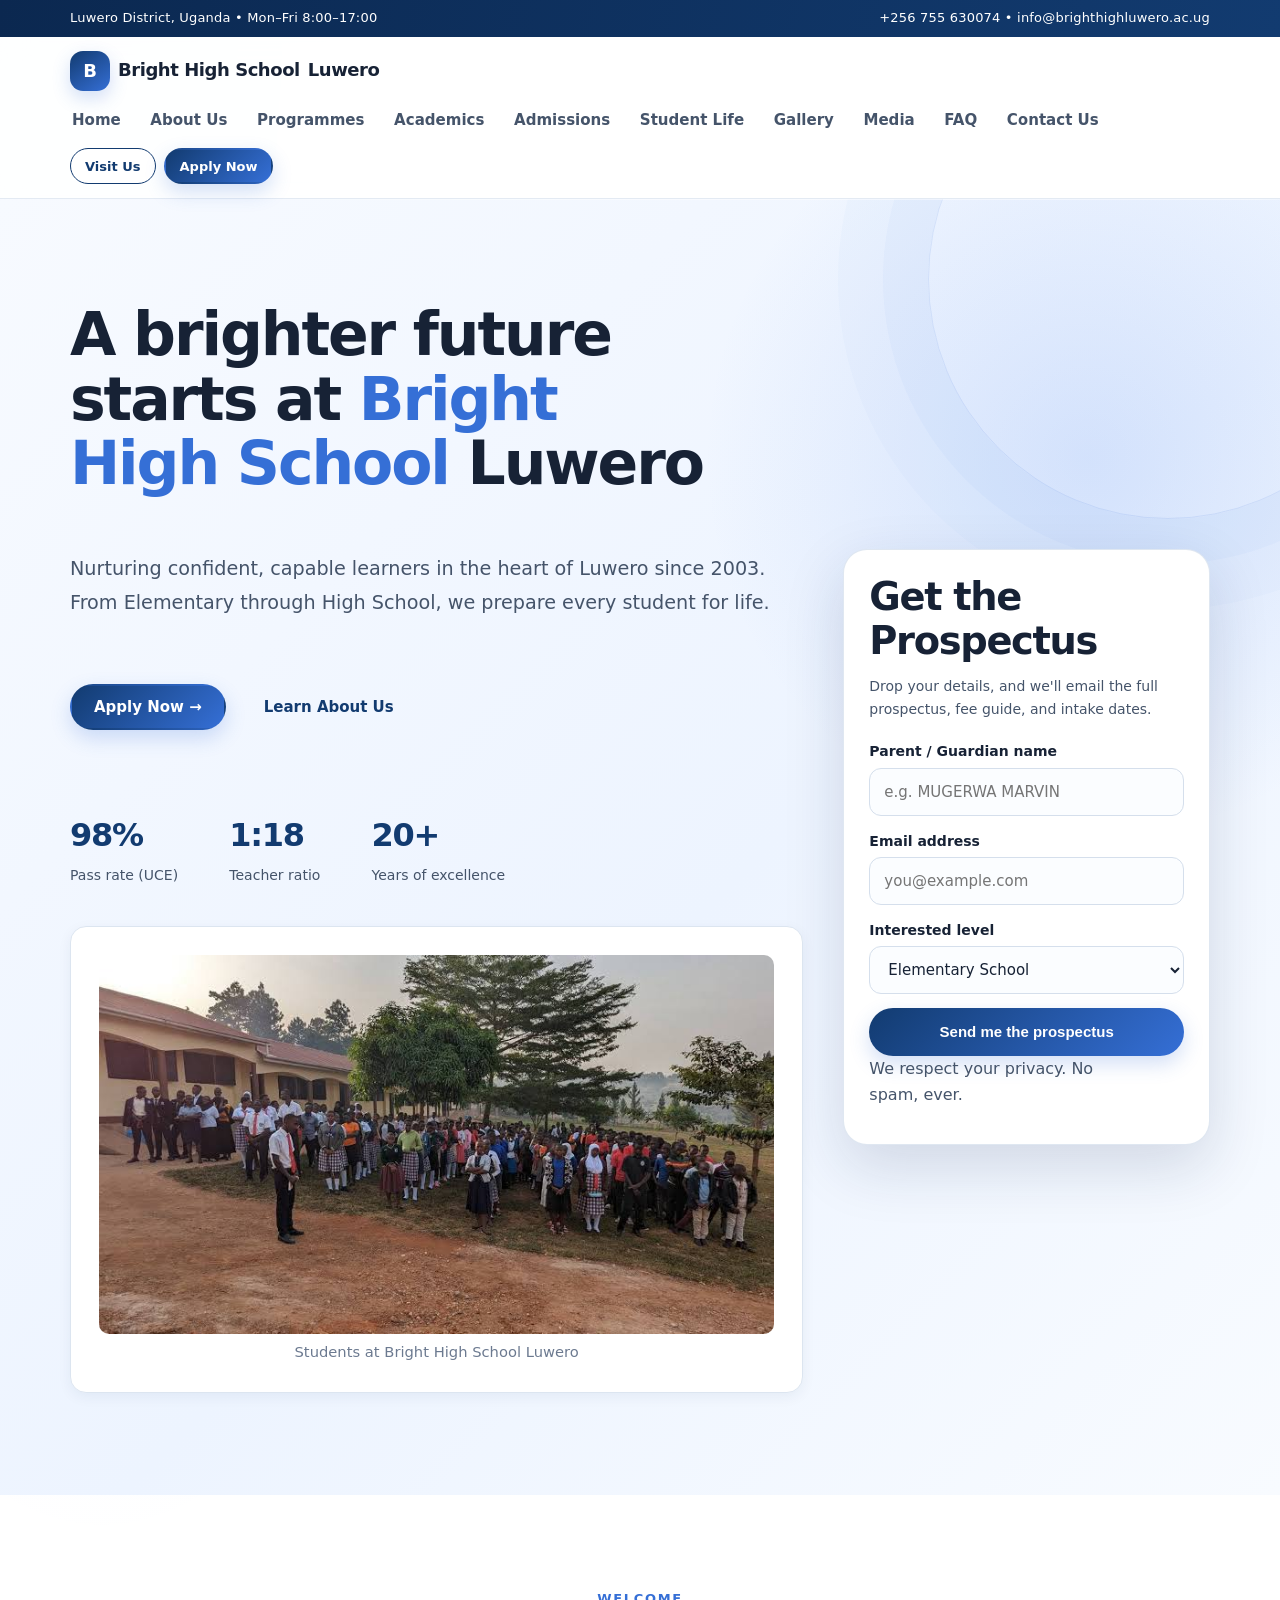
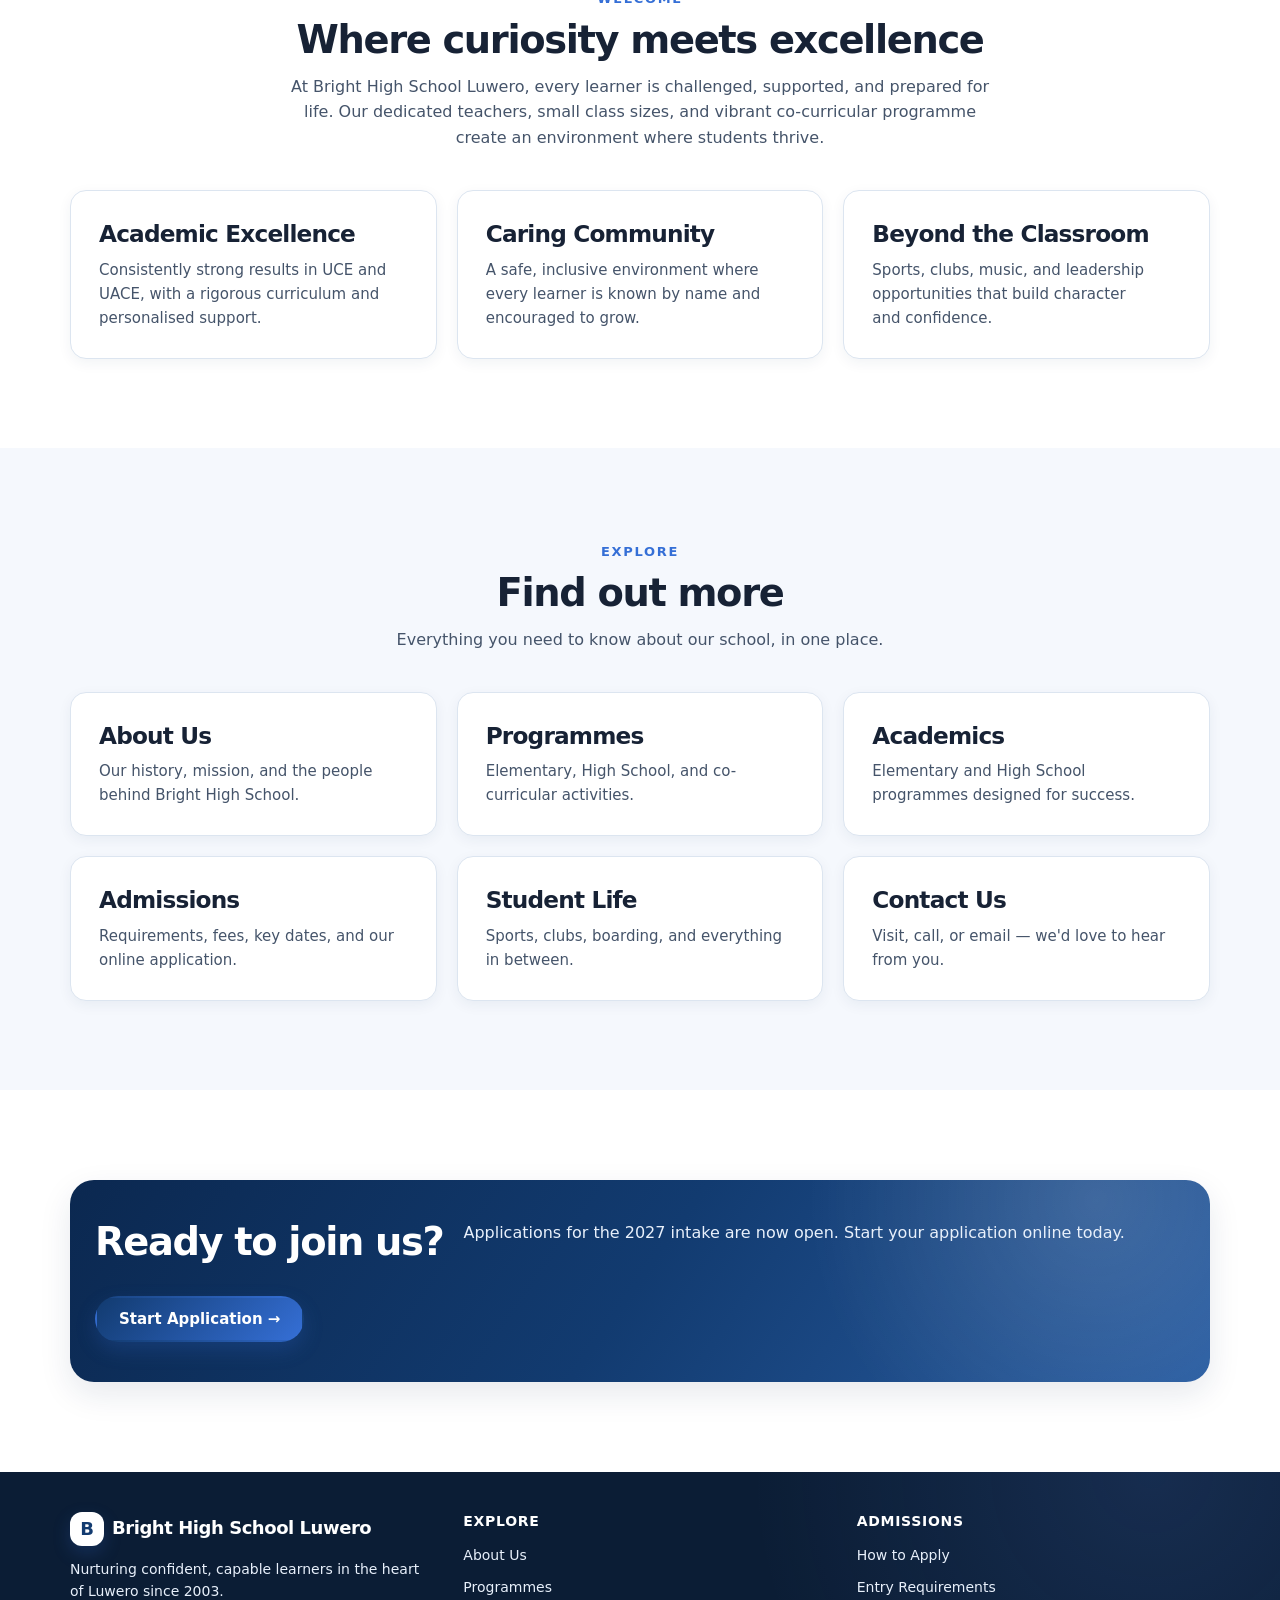
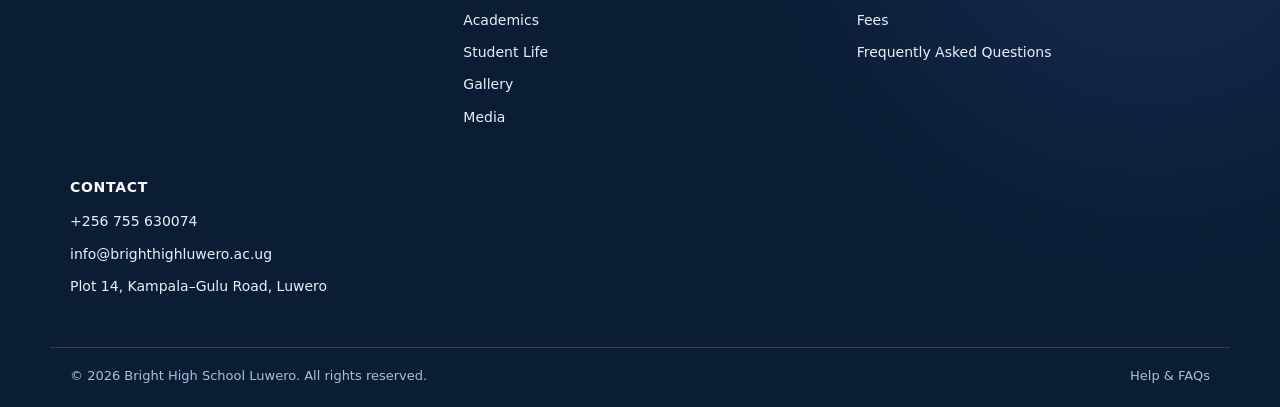
==== commit 1e554549: "THE PROJECT FOR MUGERWA MARVIN AND MUKISA ALIVIN" ====
--- a/index.html
+++ b/index.html
@@ -70,7 +70,7 @@
         </div>
 
         <figure class="card">
-          <img class="card__img" src="images/A1 -7.jpeg" alt="Students at Bright High School Luwero">
+          <img class="card__img" src="images/SCHOOL ASSEMBLES.jpg" alt="Students at Bright High School Luwero">
           <figcaption class="card__caption">Students at Bright High School Luwero</figcaption>
         </figure>
 
--- a/css/style.css
+++ b/css/style.css
@@ -1,267 +1,1391 @@
-/* =========================================================
-   Bright High School Luwero — style.css
-   ========================================================= */
-
-:root {
-  --primary:       #1e4b8f;
-  --primary-dark:  #143463;
-  --primary-soft:  #cfe0f1;
-  --ink:           #222222;
-  --ink-soft:      #444444;
-  --ink-muted:     #555555;
-  --bg-soft:       #f4f7fb;
-  --border:        #e2e8f0;
-  --focus:         #111827;
-  --white:         #ffffff;
-  --link-visited:  #5b21b6;
-  --link-active:   #7c2d12;
-  --danger:        #b91c1c;
-  --danger-bg:     #fef2f2;
-  --success:       #15803d;
-
-  --sp-1: 8px; --sp-2: 14px; --sp-3: 20px; --sp-4: 25px;
-  --sp-5: 40px; --sp-6: 60px;
-}
-
-* { margin: 0; padding: 0; box-sizing: border-box; }
-html { scroll-behavior: smooth; }
-html, body { max-width: 100%; }
-body {
-  font-family: Arial, Helvetica, sans-serif;
-  font-size: 16px;
-  color: var(--ink);
-  line-height: 1.6;
-  background: var(--white);
-  overflow-x: hidden;
-}
-img, video, iframe, svg { max-width: 100%; height: auto; display: block; }
-img { overflow-wrap: anywhere; }
-p, li, td, th, h1, h2, h3, h4 { overflow-wrap: break-word; }
-ul { list-style: none; }
-
-h1 { font-size: 40px; margin-bottom: 16px; line-height: 1.2; }
-h2 { font-size: 28px; margin-bottom: 12px; line-height: 1.25; }
-h3 { font-size: 20px; margin-bottom:  8px; line-height: 1.3; }
-h4 { font-size: 16px; margin-bottom:  8px; line-height: 1.4; }
-p  { color: var(--ink-soft); margin-bottom: 12px; }
-
-a { color: inherit; text-decoration: none; }
-main a:link:not(.btn):not(.card)    { color: var(--primary); text-decoration: underline; text-underline-offset: 2px; }
-main a:visited:not(.btn):not(.card) { color: var(--link-visited); text-decoration: underline; text-underline-offset: 2px; }
-main a:hover:not(.btn):not(.card)   { color: var(--primary-dark); }
-main a:active:not(.btn):not(.card)  { color: var(--link-active); }
-main a[href^="http"]:not([href*="brighthighluwero.ac.ug"])::after {
-  content: " \2197"; font-size: 0.85em; margin-left: 2px; color: var(--ink-muted);
-}
-main a.btn, main a.btn:link, main a.btn:visited,
-main a.btn:hover, main a.btn:active,
-main a.card, main a.card:link, main a.card:visited,
-main a.card:hover, main a.card:active { text-decoration: none; }
-
-a:focus-visible, button:focus-visible,
-input:focus-visible, select:focus-visible, textarea:focus-visible,
-summary:focus-visible, .btn:focus-visible, .card:focus-visible {
-  outline: 3px solid var(--focus);
-  outline-offset: 3px;
-  border-radius: 4px;
-}
-
-.skip-link {
-  position: absolute; left: 1rem; top: -100px;
-  background: var(--white); color: var(--ink);
-  padding: 12px 16px; border: 2px solid var(--ink);
-  border-radius: 6px; font-weight: bold; z-index: 1000;
-  transition: top 0.2s ease-in-out;
-}
-.skip-link:focus { top: 1rem; }
-
-a, .btn, .card, .nav__links a,
-.site-footer ul a, input, select, textarea, .skip-link {
-  transition:
-    background-color 0.2s ease,
-    color 0.2s ease,
-    border-color 0.2s ease,
-    box-shadow 0.2s ease,
-    transform 0.2s ease;
-}
-
-.card:hover { transform: translateY(-2px); box-shadow: 0 6px 16px rgba(15, 36, 64, 0.08); }
-
-@keyframes fadeInUp {
-  from { opacity: 0; transform: translateY(14px); }
-  to   { opacity: 1; transform: translateY(0);    }
-}
-.hero h1              { animation: fadeInUp 0.55s ease-out both; }
-.hero .lead           { animation: fadeInUp 0.55s ease-out 0.08s both; }
-.hero__actions        { animation: fadeInUp 0.55s ease-out 0.16s both; }
-.hero__stats          { animation: fadeInUp 0.55s ease-out 0.24s both; }
-
-@media (prefers-reduced-motion: reduce) {
-  *, *::before, *::after {
-    animation-duration: 0.001ms !important;
-    animation-iteration-count: 1 !important;
-    transition-duration: 0.001ms !important;
-    scroll-behavior: auto !important;
-  }
-  .card:hover { transform: none; box-shadow: none; }
-}
-
-.container { max-width: 1100px; margin: 0 auto; padding: 0 var(--sp-3); width: 100%; }
-.container--wide { max-width: 1200px; margin: 0 auto; padding: 0 var(--sp-3); }
-.text-center { text-align: center; }
-
-.quicknav { background: var(--bg-soft); padding: var(--sp-2) 0; border-bottom: 1px solid var(--border); }
-.quicknav .container { display: flex; justify-content: space-between; flex-wrap: wrap; gap: var(--sp-1); font-weight: bold; }
-.quicknav a:hover, .quicknav a:focus-visible { text-decoration: underline; }
-
-.card { display: block; background: var(--white); border: 1px solid var(--border); border-radius: 10px; padding: var(--sp-4); color: inherit; min-width: 0; }
-.card:hover { border-color: var(--primary); }
-.card p { font-size: 15px; margin-bottom: 0; }
-.card__img { display: block; width: 100%; height: auto; border-radius: 10px; background: var(--white); border: 1px solid var(--border); }
-.card__caption { font-size: 1rem; color: var(--ink-soft); margin-top: 6px; text-align: center; }
-
-.block .container > div, .card-grid { display: flex; flex-wrap: wrap; gap: var(--sp-3); }
-.block .container > div > .card, .card-grid > .card { flex: 1 1 calc(33.33% - 14px); min-width: 240px; }
-.block .container > div.section-head, .section-head { display: block; flex: none; text-align: center; max-width: 700px; margin: 0 auto var(--sp-5); }
-
-.gallery-grid { display: grid; grid-template-columns: repeat(auto-fill, minmax(240px, 1fr)); gap: var(--sp-3); }
-.gallery-grid > .card { flex: none; width: auto; }
-.gallery-grid .card__img { aspect-ratio: 4 / 3; object-fit: cover; }
-
-.topbar { background: var(--primary); color: var(--white); font-size: 13px; padding: var(--sp-1) 0; }
-.topbar .container { display: flex; justify-content: space-between; flex-wrap: wrap; gap: var(--sp-1); }
-.topbar a { color: var(--white); }
-.topbar a:hover, .topbar a:focus-visible { text-decoration: underline; }
-
-.site-header { background: var(--white); border-bottom: 1px solid var(--border); padding: var(--sp-2) 0; }
-.nav { display: flex; align-items: center; justify-content: space-between; flex-wrap: wrap; gap: 16px; }
-.brand { display: flex; align-items: center; gap: var(--sp-1); font-size: 18px; font-weight: bold; color: var(--ink); }
-.brand__mark { display: inline-block; width: 34px; height: 34px; line-height: 34px; text-align: center; border-radius: 50%; background: var(--primary); color: var(--white); }
-.nav__links { display: flex; flex-wrap: wrap; gap: 22px; }
-.nav__links a { color: var(--ink-soft); font-weight: bold; }
-.nav__links a:hover, .nav__links a:focus-visible { color: var(--primary); }
-.nav__links a[aria-current="page"] { color: var(--primary); border-bottom: 2px solid var(--primary); }
-.nav__cta { display: flex; gap: var(--sp-1); }
-
-.btn { display: inline-block; padding: 12px 22px; border-radius: 8px; font-weight: bold; font-size: 15px; border: 2px solid transparent; line-height: 1.2; min-height: 44px; }
-.btn--primary { background: var(--primary); color: var(--white); }
-.btn--primary:hover { background: var(--primary-dark); }
-.btn--outline { color: var(--primary); border-color: var(--primary); background: var(--white); }
-.btn--outline:hover { background: var(--primary); color: var(--white); }
-.btn--ghost { color: var(--primary); background: transparent; }
-.btn--ghost:hover { background: var(--bg-soft); }
-.btn--sm { padding: 8px 14px; font-size: 13px; min-height: 36px; }
-
-.hero { background: var(--bg-soft); padding: var(--sp-6) 0; }
-.hero .container { display: grid; grid-template-columns: 2fr 1fr; gap: var(--sp-5); align-items: start; }
-.hero .container > * { min-width: 0; }
-.hero .container > h1, .hero .container > .lead, .hero .container > .hero__actions, .hero .container > .hero__stats, .hero .container > figure { grid-column: 1 / 2; }
-.hero .container > .hero__card { grid-column: 2 / 3; grid-row: 1 / span 5; }
-.hero .accent { color: var(--primary); }
-.hero .lead { font-size: 17px; margin-bottom: var(--sp-4); }
-.hero__actions { display: flex; gap: var(--sp-2); flex-wrap: wrap; margin-bottom: var(--sp-5); }
-.hero__stats { display: flex; gap: var(--sp-5); flex-wrap: wrap; }
-.hero__stats > div { display: flex; flex-direction: column; }
-.hero__stats b { font-size: 24px; color: var(--primary); }
-.hero__stats span { font-size: 14px; color: var(--ink-soft); }
-.hero__card { background: var(--white); border: 1px solid var(--border); border-radius: 10px; padding: var(--sp-4); }
-.hero__card .muted { color: var(--ink-soft); font-size: 14px; margin-bottom: var(--sp-3); }
-
-.mini-form div { margin-bottom: var(--sp-2); }
-.mini-form label { display: block; font-size: 14px; font-weight: bold; margin-bottom: 5px; color: var(--ink); }
-.mini-form input, .mini-form select, .mini-form textarea { display: block; width: 100%; padding: 12px 14px; border-radius: 8px; border: 1px solid var(--border); font-size: 15px; font-family: inherit; color: var(--ink); background: var(--white); }
-.mini-form input:hover, .mini-form select:hover, .mini-form textarea:hover { border-color: var(--primary); }
-.mini-form input:focus, .mini-form select:focus, .mini-form textarea:focus { outline: none; border-color: var(--primary); box-shadow: 0 0 0 2px rgba(30, 75, 143, 0.2); }
-.mini-form textarea { min-height: 100px; resize: vertical; }
-.mini-form button { width: 100%; padding: 14px 0; border-radius: 8px; font-weight: bold; font-size: 15px; }
-.mini-form fieldset { border: 1px solid var(--border); border-radius: 8px; padding: 16px 18px 8px; margin-bottom: 16px; min-width: 0; }
-.mini-form legend { font-weight: bold; color: var(--primary); padding: 0 6px; }
-
-.mini-form input:user-invalid, .mini-form select:user-invalid, .mini-form textarea:user-invalid { border-color: var(--danger); background: var(--danger-bg); }
-.mini-form input:required:valid:not(:placeholder-shown), .mini-form select:required:valid, .mini-form textarea:required:valid { border-color: var(--success); }
-
-.radio-group { border: none; padding: 0; margin: 0 0 14px 0; }
-.radio-group legend { font-size: 14px; font-weight: bold; color: var(--ink); padding: 0; margin-bottom: 8px; }
-.radio-group__options { display: flex; flex-wrap: wrap; gap: 16px; }
-.radio-group__options label { display: inline-flex; align-items: center; gap: 6px; font-size: 14px; font-weight: normal; margin-bottom: 0; cursor: pointer; }
-.radio-group input[type="radio"] { width: auto; margin: 0; accent-color: var(--primary); }
-
-.card iframe { width: 100%; height: 300px; border: 1px solid var(--border); border-radius: 10px; display: block; }
-video { border-radius: 10px; }
-
-.contact-info { font-size: 16px; color: var(--ink-soft); margin-top: var(--sp-3); }
-.contact-info a { color: var(--primary); font-weight: bold; }
-.contact-info a:hover, .contact-info a:focus-visible { text-decoration: underline; }
-
-.req-list { list-style: disc inside; padding-left: 0; }
-.req-list li { margin-bottom: 6px; color: var(--ink-soft); font-size: 15px; }
-
-.block { padding: var(--sp-6) 0; }
-.bg-soft { background: var(--bg-soft); }
-.kicker { display: inline-block; font-size: 13px; font-weight: bold; letter-spacing: 1px; text-transform: uppercase; color: var(--primary); margin-bottom: var(--sp-1); }
-.page-banner { background: var(--primary); color: var(--white); padding: var(--sp-6) 0; text-align: center; }
-.page-banner h1 { color: var(--white); margin-bottom: 12px; }
-.page-banner p { color: var(--primary-soft); font-size: 16px; }
-.page-banner a { color: var(--white); text-decoration: underline; }
-
-.cta-band { background: var(--bg-soft); padding: var(--sp-5) 0; text-align: center; border-top: 1px solid var(--border); border-bottom: 1px solid var(--border); }
-.cta-band h2 { color: var(--primary); }
-.cta-band p { color: var(--ink-soft); margin-bottom: var(--sp-3); }
-.cta-band .btn { margin: 4px; }
-
-.apply-wrap { background: var(--primary); color: var(--white); border-radius: 10px; padding: var(--sp-5) var(--sp-4); text-align: center; }
-.apply-wrap h2 { color: var(--white); }
-.apply-wrap p { color: var(--primary-soft); margin-bottom: var(--sp-3); }
-
-.staff-table { width: 100%; border-collapse: collapse; border-spacing: 0; margin: var(--sp-3) 0; font-size: 14px; }
-.staff-table caption { caption-side: top; text-align: left; font-size: 18px; font-weight: bold; color: var(--primary); padding: 10px 12px 12px; }
-.staff-table thead th { background: var(--primary); color: var(--white); text-align: left; font-weight: bold; padding: 12px var(--sp-2); font-size: 14px; text-transform: uppercase; letter-spacing: 0.03em; border-bottom: 2px solid var(--primary-dark); }
-.staff-table tbody td, .staff-table tbody th { padding: 12px var(--sp-2); border-bottom: 1px solid var(--border); color: var(--ink-soft); font-size: 14px; vertical-align: top; }
-.staff-table td[rowspan], .staff-table td[colspan], .staff-table th[rowspan], .staff-table th[colspan] { vertical-align: middle; }
-.staff-table tbody tr:nth-child(even) { background: var(--bg-soft); }
-.staff-table tbody tr:hover { background: #e8eef7; }
-.staff-table tfoot th, .staff-table tfoot td { padding: 12px var(--sp-2); background: var(--bg-soft); font-weight: bold; color: var(--primary); font-size: 14px; border-top: 2px solid var(--primary); border-bottom: 2px solid var(--primary); }
-.table-wrap, .staff-directory, .fee-table-wrap { overflow-x: auto; -webkit-overflow-scrolling: touch; max-width: 100%; }
-
-.site-footer { background: #0f2440; color: var(--primary-soft); padding: var(--sp-5) 0 var(--sp-3); font-size: 14px; line-height: 1.6; }
-.site-footer .container:first-child { display: flex; flex-wrap: wrap; gap: var(--sp-5); }
-.site-footer .container:first-child > div { flex: 1 1 calc(25% - 24px); min-width: 180px; }
-.site-footer .brand { display: inline-flex; align-items: center; gap: var(--sp-1); color: var(--white); font-size: 18px; font-weight: bold; margin-bottom: 12px; }
-.site-footer .brand span { display: inline-block; width: 34px; height: 34px; line-height: 34px; text-align: center; border-radius: 50%; background: var(--white); color: var(--primary); font-weight: bold; }
-.site-footer p { color: var(--primary-soft); font-size: 14px; margin: 0; }
-.site-footer h3, .site-footer h4 { color: var(--white); font-size: 14px; font-weight: bold; text-transform: uppercase; letter-spacing: 0.05em; margin: 0 0 var(--sp-2); }
-.site-footer ul { padding: 0; margin: 0; }
-.site-footer ul li { margin-bottom: 10px; font-size: 14px; }
-.site-footer ul a { color: var(--primary-soft); }
-.site-footer ul a:hover, .site-footer ul a:focus-visible { color: var(--white); text-decoration: underline; }
-.foot-bottom { display: flex; justify-content: space-between; flex-wrap: wrap; gap: var(--sp-1); margin-top: var(--sp-5); padding-top: 18px; border-top: 1px solid rgba(255, 255, 255, 0.15); font-size: 13px; color: #a9c0d8; }
-.foot-bottom a { color: #a9c0d8; }
-.foot-bottom a:hover, .foot-bottom a:focus-visible { color: var(--white); text-decoration: underline; }
-
-@media (max-width: 900px) {
-  h1 { font-size: 32px; }
-  h2 { font-size: 24px; }
-  .hero .container { grid-template-columns: 1fr; }
-  .hero .container > .hero__card { grid-column: 1 / -1; grid-row: auto; }
-  .block .container > div > .card, .card-grid > .card { flex: 1 1 calc(50% - 10px); }
-  .nav__links { justify-content: flex-start; }
-}
-
-@media (max-width: 600px) {
-  h1 { font-size: 26px; }
-  h2 { font-size: 22px; }
-  h3 { font-size: 18px; }
-  .block { padding: var(--sp-5) 0; }
-  .page-banner { padding: var(--sp-5) 0; }
-  .block .container > div > .card, .card-grid > .card { flex: 1 1 100%; }
-  .nav__links { gap: var(--sp-2); }
-  .hero__actions .btn, .cta-band .btn { width: 100%; }
-  .radio-group__options { gap: 10px; flex-direction: column; }
-}
-
-@media (max-width: 360px) {
-  .container { padding: 0 14px; }
-  .nav__links { gap: 10px; }
-  .staff-table { font-size: 13px; }
-  .staff-table thead th, .staff-table tbody td, .staff-table tbody th { padding: 8px; }
+
+/* ---------------------------------------------------------
+   1. DESIGN TOKENS
+   --------------------------------------------------------- */
+:root {
+  color-scheme: light;
+
+  /* Brand palette */
+  --primary:        #123b70;
+  --primary-dark:   #0b2850;
+  --primary-soft:   #e8f0fb;
+  --accent:         #5b8def;
+  --accent-strong:  #356fd6;
+
+  /* Neutrals */
+  --ink:            #172235;
+  --ink-soft:       #45546a;
+  --ink-muted:      #6c7a90;
+  --bg-soft:        #f5f8fd;
+  --surface:        #ffffff;
+  --border:         #dce5f0;
+
+  /* States */
+  --focus:          #3978e8;
+  --success:        #168653;
+  --danger:         #c43d4b;
+  --danger-bg:      #fef2f2;
+  --link-visited:   #5b21b6;
+  --link-active:    #7c2d12;
+
+  /* Radii */
+  --radius-sm:      10px;
+  --radius-md:      16px;
+  --radius-lg:      24px;
+  --radius-pill:    999px;
+
+  /* Shadows */
+  --shadow-sm:      0 4px 14px rgba(18, 43, 78, .06);
+  --shadow-md:      0 12px 32px rgba(18, 43, 78, .10);
+  --shadow-lg:      0 22px 60px rgba(18, 43, 78, .15);
+
+  /* Spacing scale */
+  --sp-1: 8px;
+  --sp-2: 14px;
+  --sp-3: 20px;
+  --sp-4: 25px;
+  --sp-5: 40px;
+  --sp-6: 60px;
+
+  /* Layout */
+  --content-width:  1180px;
+  --section-space:  clamp(3.5rem, 7vw, 6.5rem);
+
+  /* Motion */
+  --transition-fast: 180ms ease;
+  --transition-base: 260ms cubic-bezier(.2, .7, .2, 1);
+}
+
+/* ---------------------------------------------------------
+   2. RESET & BASE
+   --------------------------------------------------------- */
+*,
+*::before,
+*::after {
+  margin: 0;
+  padding: 0;
+  box-sizing: border-box;
+}
+
+html {
+  scroll-behavior: smooth;
+  scroll-padding-top: 5rem;
+  text-size-adjust: 100%;
+  -webkit-text-size-adjust: 100%;
+  max-width: 100%;
+}
+
+body {
+  min-height: 100vh;
+  max-width: 100%;
+  font-family: Inter, ui-sans-serif, system-ui, -apple-system, BlinkMacSystemFont,
+    "Segoe UI", Arial, Helvetica, sans-serif;
+  font-size: 16px;
+  line-height: 1.6;
+  color: var(--ink);
+  background:
+    radial-gradient(ellipse at 8% 0%, rgba(91, 141, 239, .07), transparent 32rem),
+    var(--surface);
+  -webkit-font-smoothing: antialiased;
+  text-rendering: optimizeLegibility;
+  overflow-x: hidden;
+}
+
+img,
+video,
+iframe,
+svg {
+  max-width: 100%;
+  height: auto;
+  display: block;
+  border-radius: var(--radius-sm);
+}
+
+img {
+  overflow-wrap: anywhere;
+}
+
+img[loading="lazy"] {
+  background: var(--bg-soft);
+}
+
+p, li, td, th, h1, h2, h3, h4 {
+  overflow-wrap: break-word;
+}
+
+ul {
+  list-style: none;
+}
+
+::selection {
+  color: #fff;
+  background: var(--primary);
+}
+
+/* ---------------------------------------------------------
+   3. TYPOGRAPHY
+   --------------------------------------------------------- */
+h1, h2, h3, h4 {
+  color: var(--ink);
+  font-weight: 750;
+  letter-spacing: -.035em;
+  text-wrap: balance;
+}
+
+h1 {
+  font-size: clamp(2.25rem, 5vw, 3.75rem);
+  line-height: 1.08;
+  margin-bottom: 16px;
+}
+
+h2 {
+  font-size: clamp(1.65rem, 3vw, 2.5rem);
+  line-height: 1.15;
+  margin-bottom: 12px;
+}
+
+h3 {
+  font-size: clamp(1.15rem, 2vw, 1.45rem);
+  line-height: 1.3;
+  margin-bottom: 8px;
+}
+
+h4 {
+  font-size: 16px;
+  line-height: 1.4;
+  margin-bottom: 8px;
+}
+
+p {
+  color: var(--ink-soft);
+  margin-bottom: 12px;
+  text-wrap: pretty;
+}
+
+li {
+  text-wrap: pretty;
+}
+
+/* ---------------------------------------------------------
+   4. LINKS
+   --------------------------------------------------------- */
+a {
+  color: inherit;
+  text-decoration: none;
+  text-underline-offset: .22em;
+  text-decoration-thickness: .08em;
+}
+
+a:hover {
+  text-decoration-thickness: .12em;
+}
+
+main a:link:not(.btn):not(.card) {
+  color: var(--primary);
+  text-decoration: underline;
+  text-underline-offset: 2px;
+}
+
+main a:visited:not(.btn):not(.card) {
+  color: var(--link-visited);
+  text-decoration: underline;
+  text-underline-offset: 2px;
+}
+
+main a:hover:not(.btn):not(.card) {
+  color: var(--primary-dark);
+}
+
+main a:active:not(.btn):not(.card) {
+  color: var(--link-active);
+}
+
+main a[href^="http"]:not([href*="brighthighluwero.ac.ug"])::after {
+  content: " \2197";
+  font-size: 0.85em;
+  margin-left: 2px;
+  color: var(--ink-muted);
+}
+
+main a.btn,
+main a.btn:link,
+main a.btn:visited,
+main a.btn:hover,
+main a.btn:active,
+main a.card,
+main a.card:link,
+main a.card:visited,
+main a.card:hover,
+main a.card:active {
+  text-decoration: none;
+}
+
+/* ---------------------------------------------------------
+   5. FOCUS & ACCESSIBILITY
+   --------------------------------------------------------- */
+a:focus-visible,
+button:focus-visible,
+input:focus-visible,
+select:focus-visible,
+textarea:focus-visible,
+summary:focus-visible,
+.btn:focus-visible,
+.card:focus-visible,
+:focus-visible {
+  outline: 3px solid var(--focus);
+  outline-offset: 4px;
+  border-radius: 4px;
+}
+
+.skip-link {
+  position: absolute;
+  left: 1rem;
+  top: -100px;
+  background: var(--surface);
+  color: var(--ink);
+  padding: 12px 16px;
+  border: 2px solid var(--ink);
+  border-radius: 6px;
+  font-weight: bold;
+  z-index: 1000;
+  transition: top 0.2s ease-in-out;
+}
+
+.skip-link:focus {
+  top: 1rem;
+}
+
+/* ---------------------------------------------------------
+   6. MOTION & TRANSITIONS
+   --------------------------------------------------------- */
+a, .btn, .card, .nav__links a,
+.site-footer ul a, input, select, textarea, .skip-link {
+  transition:
+    background-color 0.2s ease,
+    color 0.2s ease,
+    border-color 0.2s ease,
+    box-shadow 0.2s ease,
+    transform 0.2s ease;
+}
+
+@keyframes fadeInUp {
+  from { opacity: 0; transform: translateY(14px); }
+  to   { opacity: 1; transform: translateY(0);    }
+}
+
+.hero h1              { animation: fadeInUp 0.55s ease-out both; }
+.hero .lead           { animation: fadeInUp 0.55s ease-out 0.08s both; }
+.hero__actions        { animation: fadeInUp 0.55s ease-out 0.16s both; }
+.hero__stats          { animation: fadeInUp 0.55s ease-out 0.24s both; }
+
+/* ---------------------------------------------------------
+   7. LAYOUT CONTAINERS
+   --------------------------------------------------------- */
+.container,
+.container--wide {
+  width: min(100% - 2rem, var(--content-width));
+  margin: 0 auto;
+  padding: 0 var(--sp-3);
+}
+
+.container--wide {
+  max-width: 1280px;
+}
+
+.text-center {
+  text-align: center;
+}
+
+/* ---------------------------------------------------------
+   8. TOPBAR
+   --------------------------------------------------------- */
+.topbar {
+  background: linear-gradient(105deg, var(--primary-dark), var(--primary));
+  color: #fff;
+  font-size: 13px;
+  letter-spacing: .015em;
+  padding: var(--sp-1) 0;
+}
+
+.topbar .container {
+  display: flex;
+  justify-content: space-between;
+  flex-wrap: wrap;
+  gap: var(--sp-1);
+}
+
+.topbar a {
+  color: #fff;
+}
+
+.topbar a:hover,
+.topbar a:focus-visible {
+  text-decoration: underline;
+}
+
+/* ---------------------------------------------------------
+   9. QUICK NAV
+   --------------------------------------------------------- */
+.quicknav {
+  background: var(--bg-soft);
+  padding: var(--sp-2) 0;
+  border-bottom: 1px solid var(--border);
+}
+
+.quicknav .container {
+  display: flex;
+  justify-content: space-between;
+  flex-wrap: wrap;
+  gap: var(--sp-1);
+  font-weight: bold;
+}
+
+.quicknav a:hover,
+.quicknav a:focus-visible {
+  text-decoration: underline;
+}
+
+/* ---------------------------------------------------------
+   10. HEADER & NAVIGATION
+   --------------------------------------------------------- */
+.site-header {
+  position: sticky;
+  top: 0;
+  z-index: 100;
+  background: rgba(255, 255, 255, .88);
+  border-bottom: 1px solid rgba(220, 229, 240, .8);
+  -webkit-backdrop-filter: blur(16px);
+  backdrop-filter: blur(16px);
+  padding: var(--sp-2) 0;
+}
+
+.nav {
+  display: flex;
+  align-items: center;
+  justify-content: space-between;
+  flex-wrap: wrap;
+  gap: 16px;
+  min-height: 72px;
+}
+
+.brand {
+  display: flex;
+  align-items: center;
+  gap: var(--sp-1);
+  font-size: 18px;
+  font-weight: bold;
+  color: var(--ink);
+  letter-spacing: -.025em;
+}
+
+.brand__mark {
+  display: inline-block;
+  width: 40px;
+  height: 40px;
+  line-height: 40px;
+  text-align: center;
+  border-radius: 13px;
+  background: linear-gradient(145deg, var(--primary), var(--accent-strong));
+  color: #fff;
+  box-shadow: 0 7px 18px rgba(53, 111, 214, .22);
+}
+
+.nav__links {
+  display: flex;
+  flex-wrap: wrap;
+  align-items: center;
+  gap: clamp(12px, 2vw, 26px);
+}
+
+.nav__links a {
+  position: relative;
+  color: var(--ink-soft);
+  font-weight: bold;
+  font-size: .94rem;
+  padding: 10px 2px;
+}
+
+.nav__links a:hover,
+.nav__links a:focus-visible {
+  color: var(--primary);
+}
+
+.nav__links a::after {
+  position: absolute;
+  right: 0;
+  bottom: 3px;
+  left: 0;
+  height: 2px;
+  content: "";
+  background: var(--accent-strong);
+  border-radius: 99px;
+  transform: scaleX(0);
+  transform-origin: left;
+  transition: transform var(--transition-base);
+}
+
+.nav__links a:hover::after,
+.nav__links a:focus-visible::after,
+.nav__links a[aria-current="page"]::after {
+  transform: scaleX(1);
+}
+
+.nav__links a[aria-current="page"] {
+  color: var(--primary);
+  border-bottom: 0;
+}
+
+.nav__cta {
+  display: flex;
+  gap: var(--sp-1);
+}
+
+/* ---------------------------------------------------------
+   11. BUTTONS
+   --------------------------------------------------------- */
+.btn {
+  display: inline-flex;
+  align-items: center;
+  justify-content: center;
+  gap: .55rem;
+  padding: 12px 22px;
+  border-radius: var(--radius-pill);
+  font-weight: bold;
+  font-size: 15px;
+  border: 2px solid transparent;
+  line-height: 1.2;
+  min-height: 46px;
+  cursor: pointer;
+  transition:
+    transform var(--transition-fast),
+    box-shadow var(--transition-base),
+    background-color var(--transition-base),
+    border-color var(--transition-base),
+    color var(--transition-base);
+}
+
+.btn:hover {
+  transform: translateY(-2px);
+}
+
+.btn:active {
+  transform: translateY(0) scale(.98);
+}
+
+.btn--primary {
+  background: linear-gradient(135deg, var(--primary), var(--accent-strong));
+  color: #fff;
+  box-shadow: 0 8px 20px rgba(53, 111, 214, .22);
+}
+
+.btn--primary:hover {
+  background: linear-gradient(135deg, var(--primary-dark), var(--primary));
+  box-shadow: 0 12px 26px rgba(53, 111, 214, .28);
+}
+
+.btn--outline {
+  color: var(--primary);
+  border-color: var(--primary);
+  border-width: 1.5px;
+  background: var(--surface);
+}
+
+.btn--outline:hover {
+  background: var(--primary);
+  border-color: var(--primary);
+  color: #fff;
+}
+
+.btn--ghost {
+  color: var(--primary);
+  background: transparent;
+}
+
+.btn--ghost:hover {
+  background: var(--bg-soft);
+}
+
+.btn--sm {
+  padding: 8px 14px;
+  font-size: 13px;
+  min-height: 36px;
+}
+
+/* ---------------------------------------------------------
+   12. HERO
+   --------------------------------------------------------- */
+.hero {
+  position: relative;
+  isolation: isolate;
+  overflow: hidden;
+  padding: clamp(4rem, 8vw, 7.5rem) 0;
+  background:
+    radial-gradient(circle at 85% 20%, rgba(91, 141, 239, .18), transparent 24rem),
+    linear-gradient(135deg, #f7faff 0%, #edf4ff 55%, #f8fbff 100%);
+}
+
+.hero::before {
+  position: absolute;
+  z-index: -1;
+  top: -10rem;
+  right: -8rem;
+  width: 30rem;
+  aspect-ratio: 1;
+  content: "";
+  border: 1px solid rgba(53, 111, 214, .12);
+  border-radius: 50%;
+  box-shadow:
+    0 0 0 45px rgba(53, 111, 214, .035),
+    0 0 0 90px rgba(53, 111, 214, .025);
+}
+
+.hero .container {
+  display: grid;
+  grid-template-columns: 2fr 1fr;
+  gap: var(--sp-5);
+  align-items: center;
+}
+
+.hero .container > * {
+  min-width: 0;
+}
+
+.hero .container > h1,
+.hero .container > .lead,
+.hero .container > .hero__actions,
+.hero .container > .hero__stats,
+.hero .container > figure {
+  grid-column: 1 / 2;
+}
+
+.hero .container > .hero__card {
+  grid-column: 2 / 3;
+  grid-row: 1 / span 5;
+}
+
+.hero .accent {
+  color: var(--accent-strong);
+}
+
+.hero .lead {
+  max-width: 62ch;
+  color: var(--ink-soft);
+  font-size: clamp(1.05rem, 1.6vw, 1.2rem);
+  line-height: 1.75;
+  margin-bottom: var(--sp-4);
+}
+
+.hero__actions {
+  display: flex;
+  gap: var(--sp-2);
+  flex-wrap: wrap;
+  margin-bottom: var(--sp-5);
+}
+
+.hero__stats {
+  display: flex;
+  gap: clamp(20px, 4vw, 52px);
+  flex-wrap: wrap;
+}
+
+.hero__stats > div {
+  display: flex;
+  flex-direction: column;
+  gap: 2px;
+}
+
+.hero__stats b {
+  font-size: clamp(1.5rem, 3vw, 2rem);
+  letter-spacing: -.04em;
+  color: var(--primary);
+}
+
+.hero__stats span {
+  font-size: 14px;
+  color: var(--ink-soft);
+}
+
+.hero__card {
+  background: var(--surface);
+  border: 1px solid rgba(220, 229, 240, .9);
+  border-radius: var(--radius-lg);
+  padding: var(--sp-4);
+  box-shadow: var(--shadow-lg);
+}
+
+.hero__card .muted {
+  color: var(--ink-soft);
+  font-size: 14px;
+  margin-bottom: var(--sp-3);
+}
+
+/* ---------------------------------------------------------
+   13. CARDS
+   --------------------------------------------------------- */
+.card {
+  position: relative;
+  display: block;
+  overflow: hidden;
+  background: var(--surface);
+  border: 1px solid var(--border);
+  border-radius: var(--radius-md);
+  padding: clamp(18px, 2.5vw, 28px);
+  color: inherit;
+  min-width: 0;
+  box-shadow: var(--shadow-sm);
+  transition:
+    transform var(--transition-base),
+    box-shadow var(--transition-base),
+    border-color var(--transition-base);
+}
+
+.card:hover {
+  transform: translateY(-5px);
+  border-color: rgba(53, 111, 214, .42);
+  box-shadow: var(--shadow-md);
+}
+
+.card p {
+  font-size: 15px;
+  margin-bottom: 0;
+}
+
+.card__img {
+  display: block;
+  width: 100%;
+  height: auto;
+  border: 0;
+  border-radius: var(--radius-sm);
+  background: var(--surface);
+  object-fit: cover;
+}
+
+.card__caption {
+  font-size: .92rem;
+  color: var(--ink-muted);
+  margin-top: 6px;
+  text-align: center;
+}
+
+/* ---------------------------------------------------------
+   14. GRIDS
+   --------------------------------------------------------- */
+.block .container > div,
+.card-grid {
+  display: flex;
+  flex-wrap: wrap;
+  gap: var(--sp-3);
+}
+
+.block .container > div > .card,
+.card-grid > .card {
+  flex: 1 1 calc(33.33% - 14px);
+  min-width: 240px;
+}
+
+.block .container > div.section-head,
+.section-head {
+  display: block;
+  flex: none;
+  text-align: center;
+  max-width: 700px;
+  margin: 0 auto var(--sp-5);
+}
+
+.gallery-grid {
+  display: grid;
+  grid-template-columns: repeat(auto-fit, minmax(min(100%, 250px), 1fr));
+  gap: clamp(16px, 2.5vw, 28px);
+}
+
+.gallery-grid > .card {
+  flex: none;
+  width: auto;
+}
+
+.gallery-grid .card__img {
+  aspect-ratio: 4 / 3;
+  object-fit: cover;
+}
+
+.card-grid,
+.gallery-grid {
+  gap: clamp(16px, 2.5vw, 28px);
+}
+
+/* ---------------------------------------------------------
+   15. FORMS
+   --------------------------------------------------------- */
+.mini-form div {
+  margin-bottom: var(--sp-2);
+}
+
+.mini-form label {
+  display: block;
+  font-size: 14px;
+  font-weight: bold;
+  margin-bottom: 5px;
+  color: var(--ink);
+}
+
+.mini-form input,
+.mini-form select,
+.mini-form textarea {
+  display: block;
+  width: 100%;
+  min-height: 48px;
+  padding: 12px 14px;
+  border-radius: 12px;
+  border: 1px solid #d5dfec;
+  font-size: 15px;
+  font-family: inherit;
+  color: var(--ink);
+  background: #fbfdff;
+  transition:
+    border-color var(--transition-fast),
+    box-shadow var(--transition-fast),
+    background-color var(--transition-fast);
+}
+
+.mini-form input:hover,
+.mini-form select:hover,
+.mini-form textarea:hover {
+  border-color: #9bb7e3;
+}
+
+.mini-form input:focus,
+.mini-form select:focus,
+.mini-form textarea:focus {
+  outline: none;
+  border-color: var(--accent-strong);
+  background: #fff;
+  box-shadow: 0 0 0 4px rgba(53, 111, 214, .13);
+}
+
+.mini-form textarea {
+  min-height: 100px;
+  resize: vertical;
+}
+
+.mini-form button {
+  width: 100%;
+  min-height: 48px;
+  padding: 14px 0;
+  border-radius: var(--radius-pill);
+  font-weight: bold;
+  font-size: 15px;
+  color: #fff;
+  background: linear-gradient(135deg, var(--primary), var(--accent-strong));
+  border: 0;
+  cursor: pointer;
+  transition: transform var(--transition-fast), box-shadow var(--transition-fast);
+}
+
+.mini-form button:hover {
+  transform: translateY(-2px);
+  box-shadow: var(--shadow-md);
+}
+
+.mini-form fieldset {
+  border: 1px solid var(--border);
+  border-radius: var(--radius-sm);
+  padding: 16px 18px 8px;
+  margin-bottom: 16px;
+  min-width: 0;
+}
+
+.mini-form legend {
+  font-weight: bold;
+  color: var(--primary);
+  padding: 0 6px;
+}
+
+.mini-form input:user-invalid,
+.mini-form select:user-invalid,
+.mini-form textarea:user-invalid {
+  border-color: var(--danger);
+  background: var(--danger-bg);
+}
+
+.mini-form input:required:valid:not(:placeholder-shown),
+.mini-form select:required:valid,
+.mini-form textarea:required:valid {
+  border-color: var(--success);
+}
+
+/* Radio groups */
+.radio-group {
+  border: none;
+  padding: 0;
+  margin: 0 0 14px 0;
+}
+
+.radio-group legend {
+  font-size: 14px;
+  font-weight: bold;
+  color: var(--ink);
+  padding: 0;
+  margin-bottom: 8px;
+}
+
+.radio-group__options {
+  display: flex;
+  flex-wrap: wrap;
+  gap: 16px;
+}
+
+.radio-group__options label {
+  display: inline-flex;
+  align-items: center;
+  gap: 6px;
+  font-size: 14px;
+  font-weight: normal;
+  margin-bottom: 0;
+  cursor: pointer;
+}
+
+.radio-group input[type="radio"] {
+  width: auto;
+  margin: 0;
+  accent-color: var(--primary);
+}
+
+/* ---------------------------------------------------------
+   16. MEDIA EMBEDS
+   --------------------------------------------------------- */
+.card iframe {
+  width: 100%;
+  height: 300px;
+  border: 1px solid var(--border);
+  border-radius: var(--radius-sm);
+  display: block;
+}
+
+video {
+  border-radius: var(--radius-sm);
+}
+
+/* ---------------------------------------------------------
+   17. CONTACT INFO
+   --------------------------------------------------------- */
+.contact-info {
+  font-size: 16px;
+  color: var(--ink-soft);
+  margin-top: var(--sp-3);
+}
+
+.contact-info a {
+  color: var(--primary);
+  font-weight: bold;
+}
+
+.contact-info a:hover,
+.contact-info a:focus-visible {
+  text-decoration: underline;
+}
+
+/* ---------------------------------------------------------
+   18. LISTS
+   --------------------------------------------------------- */
+.req-list {
+  list-style: disc inside;
+  padding-left: 0;
+}
+
+.req-list li {
+  margin-bottom: 6px;
+  color: var(--ink-soft);
+  font-size: 15px;
+}
+
+/* ---------------------------------------------------------
+   19. SECTION BLOCKS & BANNERS
+   --------------------------------------------------------- */
+.block {
+  padding: var(--section-space) 0;
+}
+
+.bg-soft {
+  background: var(--bg-soft);
+}
+
+.kicker {
+  display: inline-block;
+  font-size: 13px;
+  font-weight: bold;
+  letter-spacing: .13em;
+  text-transform: uppercase;
+  color: var(--accent-strong);
+  margin-bottom: var(--sp-1);
+}
+
+.page-banner {
+  position: relative;
+  overflow: hidden;
+  background:
+    radial-gradient(circle at 85% 10%, rgba(255, 255, 255, .16), transparent 20rem),
+    linear-gradient(120deg, var(--primary-dark), var(--primary), #285ca1);
+  color: #fff;
+  padding: var(--sp-6) 0;
+  text-align: center;
+}
+
+.page-banner h1 {
+  color: #fff;
+  margin-bottom: 12px;
+}
+
+.page-banner p {
+  max-width: 68ch;
+  margin-right: auto;
+  margin-left: auto;
+  color: var(--primary-soft);
+  font-size: 16px;
+}
+
+.page-banner a {
+  color: #fff;
+  text-decoration: underline;
+}
+
+/* ---------------------------------------------------------
+   20. CTA BANDS
+   --------------------------------------------------------- */
+.cta-band {
+  background:
+    radial-gradient(circle at 50% 0%, rgba(91, 141, 239, .1), transparent 26rem),
+    var(--bg-soft);
+  padding: var(--sp-5) 0;
+  text-align: center;
+  border-top: 1px solid var(--border);
+  border-bottom: 1px solid var(--border);
+}
+
+.cta-band h2 {
+  color: var(--primary);
+}
+
+.cta-band p {
+  color: var(--ink-soft);
+  margin-bottom: var(--sp-3);
+}
+
+.cta-band .btn {
+  margin: 4px;
+}
+
+.apply-wrap {
+  background:
+    radial-gradient(circle at 90% 10%, rgba(255, 255, 255, .14), transparent 18rem),
+    linear-gradient(125deg, var(--primary-dark), var(--primary), #285ca1);
+  color: #fff;
+  border-radius: var(--radius-lg);
+  padding: var(--sp-5) var(--sp-4);
+  text-align: center;
+  box-shadow: var(--shadow-md);
+}
+
+.apply-wrap h2 {
+  color: #fff;
+}
+
+.apply-wrap p {
+  color: var(--primary-soft);
+  margin-bottom: var(--sp-3);
+}
+
+/* ---------------------------------------------------------
+   21. TABLES
+   --------------------------------------------------------- */
+.staff-table {
+  width: 100%;
+  border-collapse: collapse;
+  border-spacing: 0;
+  margin: var(--sp-3) 0;
+  font-size: 14px;
+}
+
+.staff-table caption {
+  caption-side: top;
+  text-align: left;
+  font-size: 18px;
+  font-weight: bold;
+  color: var(--primary);
+  padding: 10px 12px 12px;
+}
+
+.staff-table thead th {
+  background: linear-gradient(110deg, var(--primary-dark), var(--primary));
+  color: #fff;
+  text-align: left;
+  font-weight: bold;
+  padding: 12px var(--sp-2);
+  font-size: 14px;
+  text-transform: uppercase;
+  letter-spacing: 0.03em;
+  border-bottom: 2px solid var(--primary-dark);
+}
+
+.staff-table tbody td,
+.staff-table tbody th {
+  padding: 12px var(--sp-2);
+  border-bottom: 1px solid var(--border);
+  color: var(--ink-soft);
+  font-size: 14px;
+  vertical-align: top;
+}
+
+.staff-table td[rowspan],
+.staff-table td[colspan],
+.staff-table th[rowspan],
+.staff-table th[colspan] {
+  vertical-align: middle;
+}
+
+.staff-table tbody tr {
+  transition: background-color var(--transition-fast);
+}
+
+.staff-table tbody tr:nth-child(even) {
+  background: var(--bg-soft);
+}
+
+.staff-table tbody tr:hover {
+  background: #e8eef7;
+}
+
+.staff-table tfoot th,
+.staff-table tfoot td {
+  padding: 12px var(--sp-2);
+  background: var(--bg-soft);
+  font-weight: bold;
+  color: var(--primary);
+  font-size: 14px;
+  border-top: 2px solid var(--primary);
+  border-bottom: 2px solid var(--primary);
+}
+
+.table-wrap,
+.staff-directory,
+.fee-table-wrap {
+  overflow-x: auto;
+  -webkit-overflow-scrolling: touch;
+  max-width: 100%;
+  border: 1px solid var(--border);
+  border-radius: var(--radius-md);
+  box-shadow: var(--shadow-sm);
+}
+
+.staff-table {
+  margin: 0;
+}
+
+/* ---------------------------------------------------------
+   22. FOOTER
+   --------------------------------------------------------- */
+.site-footer {
+  background:
+    radial-gradient(circle at 90% 0%, rgba(91, 141, 239, .14), transparent 25rem),
+    #0b1d35;
+  color: var(--primary-soft);
+  padding: var(--sp-5) 0 var(--sp-3);
+  font-size: 14px;
+  line-height: 1.6;
+}
+
+.site-footer .container:first-child {
+  display: flex;
+  flex-wrap: wrap;
+  gap: var(--sp-5);
+}
+
+.site-footer .container:first-child > div {
+  flex: 1 1 calc(25% - 24px);
+  min-width: 180px;
+}
+
+.site-footer .brand {
+  display: inline-flex;
+  align-items: center;
+  gap: var(--sp-1);
+  color: #fff;
+  font-size: 18px;
+  font-weight: bold;
+  margin-bottom: 12px;
+}
+
+.site-footer .brand span {
+  display: inline-block;
+  width: 34px;
+  height: 34px;
+  line-height: 34px;
+  text-align: center;
+  border-radius: 12px;
+  background: #fff;
+  color: var(--primary);
+  font-weight: bold;
+}
+
+.site-footer p {
+  color: var(--primary-soft);
+  font-size: 14px;
+  margin: 0;
+}
+
+.site-footer h3,
+.site-footer h4 {
+  color: #fff;
+  font-size: 14px;
+  font-weight: bold;
+  text-transform: uppercase;
+  letter-spacing: 0.05em;
+  margin: 0 0 var(--sp-2);
+}
+
+.site-footer ul {
+  padding: 0;
+  margin: 0;
+}
+
+.site-footer ul li {
+  margin-bottom: 10px;
+  font-size: 14px;
+}
+
+.site-footer ul a {
+  color: var(--primary-soft);
+}
+
+.site-footer ul a:hover,
+.site-footer ul a:focus-visible {
+  color: #fff;
+  text-decoration: underline;
+}
+
+.foot-bottom {
+  display: flex;
+  justify-content: space-between;
+  flex-wrap: wrap;
+  gap: var(--sp-1);
+  margin-top: var(--sp-5);
+  padding-top: 18px;
+  border-top: 1px solid rgba(255, 255, 255, 0.15);
+  font-size: 13px;
+  color: #a9c0d8;
+}
+
+.foot-bottom a {
+  color: #a9c0d8;
+}
+
+.foot-bottom a:hover,
+.foot-bottom a:focus-visible {
+  color: #fff;
+  text-decoration: underline;
+}
+
+/* ---------------------------------------------------------
+   23. RESPONSIVE — LARGE TABLETS / SMALL LAPTOPS
+   --------------------------------------------------------- */
+@media (max-width: 900px) {
+  h1 { font-size: clamp(2rem, 5vw, 2.75rem); }
+  h2 { font-size: clamp(1.5rem, 3vw, 2rem); }
+
+  .site-header {
+    position: relative;
+  }
+
+  .hero .container {
+    grid-template-columns: 1fr;
+    align-items: start;
+  }
+
+  .hero .container > .hero__card {
+    grid-column: 1 / -1;
+    grid-row: auto;
+    max-width: 680px;
+  }
+
+  .block .container > div > .card,
+  .card-grid > .card {
+    flex: 1 1 calc(50% - 10px);
+  }
+
+  .nav__links {
+    justify-content: flex-start;
+  }
+}
+
+/* ---------------------------------------------------------
+   24. RESPONSIVE — PHONES
+   --------------------------------------------------------- */
+@media (max-width: 600px) {
+  h1 { font-size: clamp(1.65rem, 6vw, 2rem); }
+  h2 { font-size: clamp(1.35rem, 5vw, 1.75rem); }
+  h3 { font-size: 18px; }
+
+  .container,
+  .container--wide {
+    width: min(100% - 1.25rem, var(--content-width));
+  }
+
+  .block {
+    padding: var(--sp-5) 0;
+  }
+
+  .page-banner {
+    padding: var(--sp-5) 0;
+  }
+
+  .block .container > div > .card,
+  .card-grid > .card {
+    flex: 1 1 100%;
+  }
+
+  .nav {
+    align-items: flex-start;
+  }
+
+  .nav__links {
+    width: 100%;
+    overflow-x: auto;
+    flex-wrap: nowrap;
+    padding: 4px 0 8px;
+    scrollbar-width: thin;
+    gap: var(--sp-2);
+  }
+
+  .nav__links a {
+    flex: 0 0 auto;
+  }
+
+  .hero {
+    padding: 3.5rem 0;
+  }
+
+  .hero__stats {
+    display: grid;
+    grid-template-columns: repeat(2, minmax(0, 1fr));
+    gap: 18px;
+  }
+
+  .hero__actions {
+    display: grid;
+    grid-template-columns: 1fr;
+  }
+
+  .hero__actions .btn,
+  .cta-band .btn {
+    width: 100%;
+  }
+
+  .card {
+    border-radius: 14px;
+  }
+
+  .radio-group__options {
+    gap: 10px;
+    flex-direction: column;
+  }
+
+  .staff-table {
+    min-width: 620px;
+  }
+}
+
+/* ---------------------------------------------------------
+   25. RESPONSIVE — VERY SMALL PHONES
+   --------------------------------------------------------- */
+@media (max-width: 360px) {
+  .container {
+    padding: 0 14px;
+  }
+
+  .nav__links {
+    gap: 10px;
+  }
+
+  .staff-table {
+    font-size: 13px;
+  }
+
+  .staff-table thead th,
+  .staff-table tbody td,
+  .staff-table tbody th {
+    padding: 8px;
+  }
+}
+
+/* ---------------------------------------------------------
+   26. REDUCED MOTION
+   --------------------------------------------------------- */
+@media (prefers-reduced-motion: reduce) {
+  html {
+    scroll-behavior: auto;
+  }
+
+  *,
+  *::before,
+  *::after {
+    animation-duration: .01ms !important;
+    animation-iteration-count: 1 !important;
+    transition-duration: .01ms !important;
+  }
+
+  .card:hover,
+  .btn:hover {
+    transform: none;
+    box-shadow: none;
+  }
+}
+
+/* ---------------------------------------------------------
+   27. OPTIONAL DARK THEME
+   Add data-theme="dark" to the <html> element.
+   --------------------------------------------------------- */
+html[data-theme="dark"] {
+  color-scheme: dark;
+  --ink:            #edf3fc;
+  --ink-soft:       #c2cee0;
+  --ink-muted:      #9eacc2;
+  --bg-soft:        #142238;
+  --surface:        #0d192a;
+  --border:         #263a55;
+  --primary-soft:   #c4d5ee;
+  background: var(--surface);
+}
+
+html[data-theme="dark"] body,
+html[data-theme="dark"] .site-header,
+html[data-theme="dark"] .card,
+html[data-theme="dark"] .hero__card {
+  color: var(--ink);
+  background: var(--surface);
+}
+
+html[data-theme="dark"] .site-header {
+  border-color: var(--border);
+}
+
+html[data-theme="dark"] .hero {
+  background: linear-gradient(135deg, #13243b, #182d49);
+}
+
+html[data-theme="dark"] .mini-form input,
+html[data-theme="dark"] .mini-form select,
+html[data-theme="dark"] .mini-form textarea {
+  color: var(--ink);
+  background: #122239;
+  border-color: var(--border);
+}
+
+html[data-theme="dark"] .staff-table tbody td,
+html[data-theme="dark"] .staff-table tbody th {
+  color: var(--ink-soft);
+}
+
+html[data-theme="dark"] .staff-table tbody tr:nth-child(even),
+html[data-theme="dark"] .staff-table tfoot th,
+html[data-theme="dark"] .staff-table tfoot td {
+  background: #142238;
 }
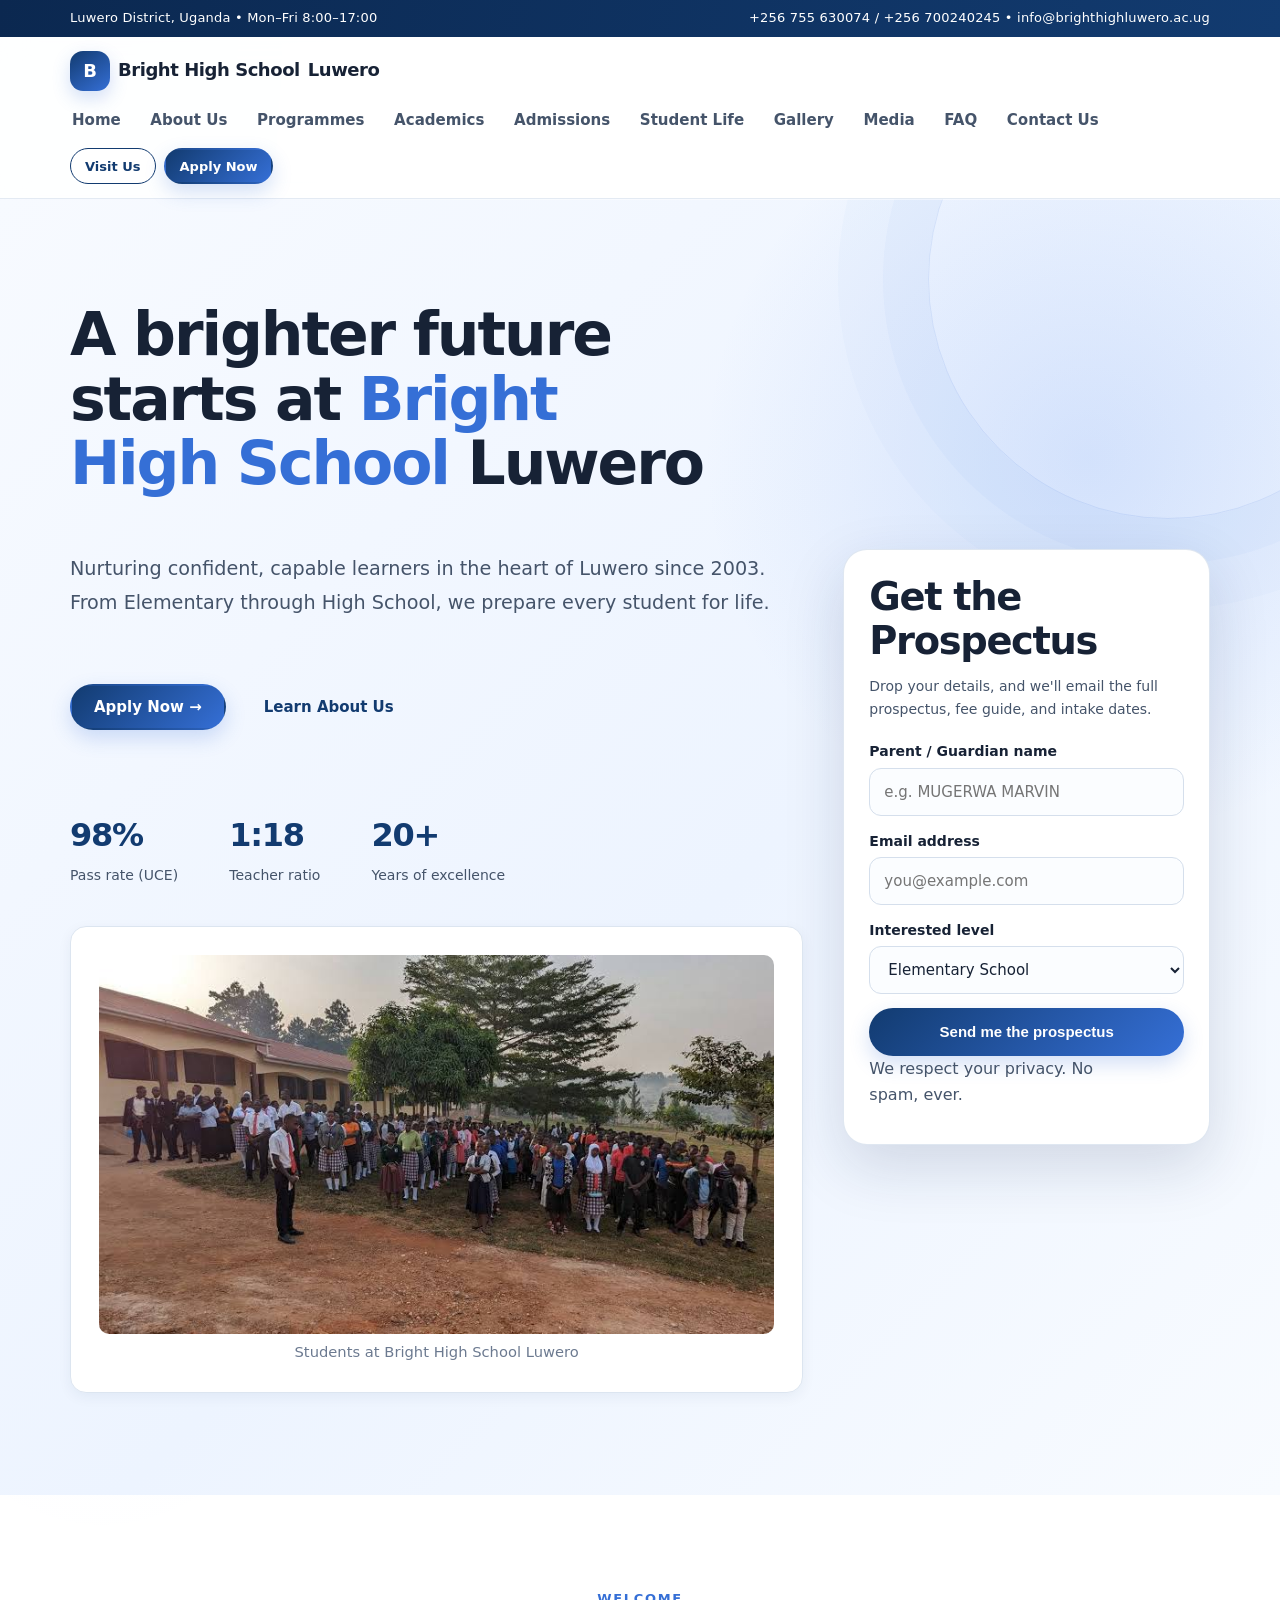
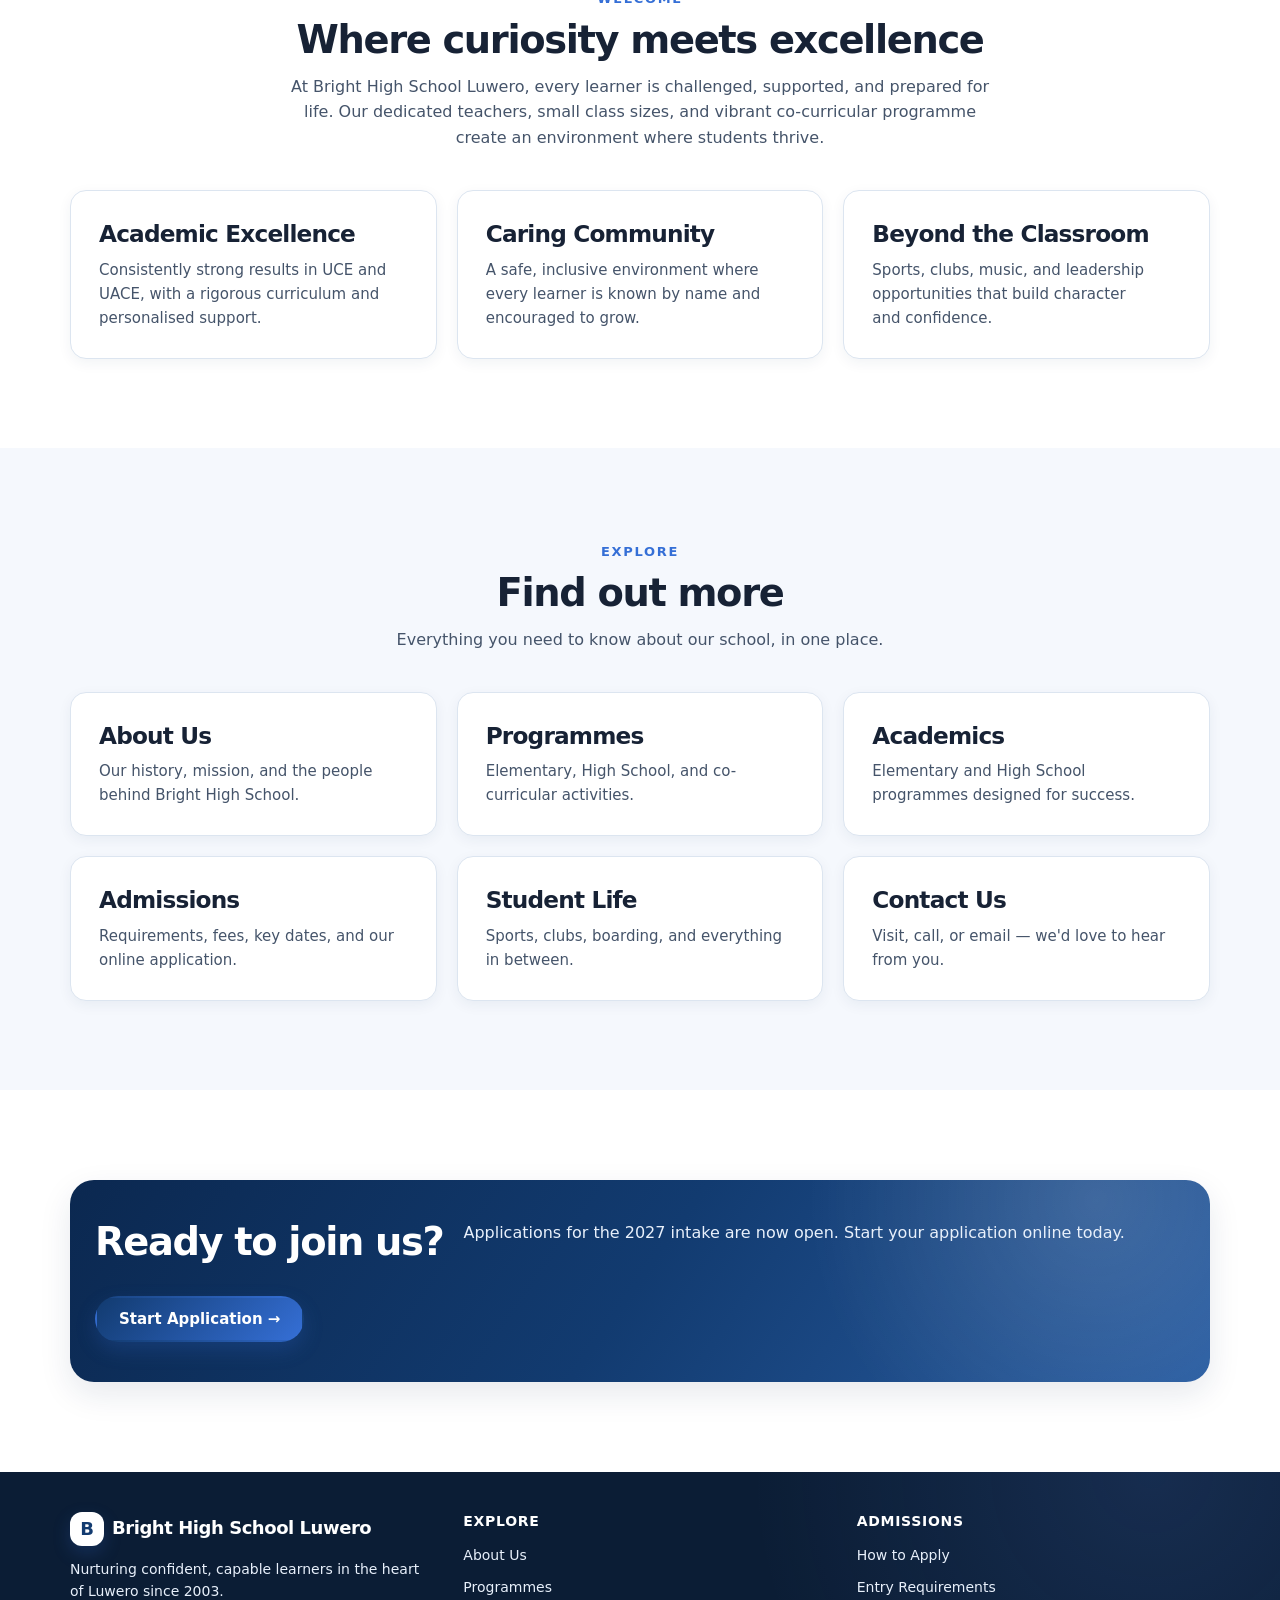
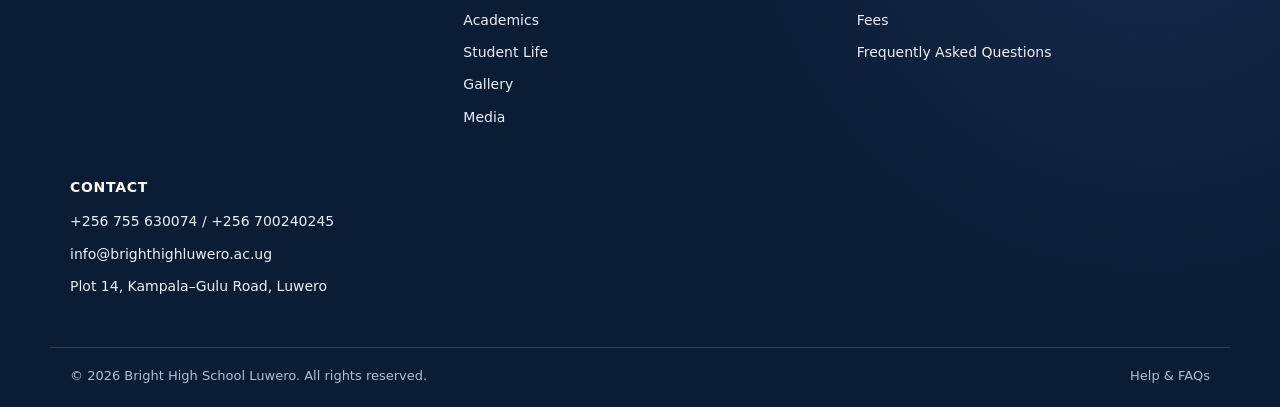
==== commit cfe8a92a: "Modify contact details and footer in index.html Updated contact information and footer details." ====
--- a/index.html
+++ b/index.html
@@ -13,7 +13,7 @@
     <div class="container">
       <span>Luwero District, Uganda • Mon–Fri 8:00–17:00</span>
       <span>
-        <a href="tel:+256755630074">+256 755 630074</a> •
+        <a href="tel:+256755630074">+256 755 630074  / +256 700240245</a> •
         <a href="mailto:info@brighthighluwero.ac.ug">info@brighthighluwero.ac.ug</a>
       </span>
     </div>
@@ -214,7 +214,7 @@
       <div>
         <h3>Contact</h3>
         <ul>
-          <li><a href="tel:+256755630074">+256 755 630074</a></li>
+          <li><a href="tel:+256755630074">+256 755 630074  / +256 700240245</a></li>
           <li><a href="mailto:info@brighthighluwero.ac.ug">info@brighthighluwero.ac.ug</a></li>
           <li>Plot 14, Kampala–Gulu Road, Luwero</li>
         </ul>
